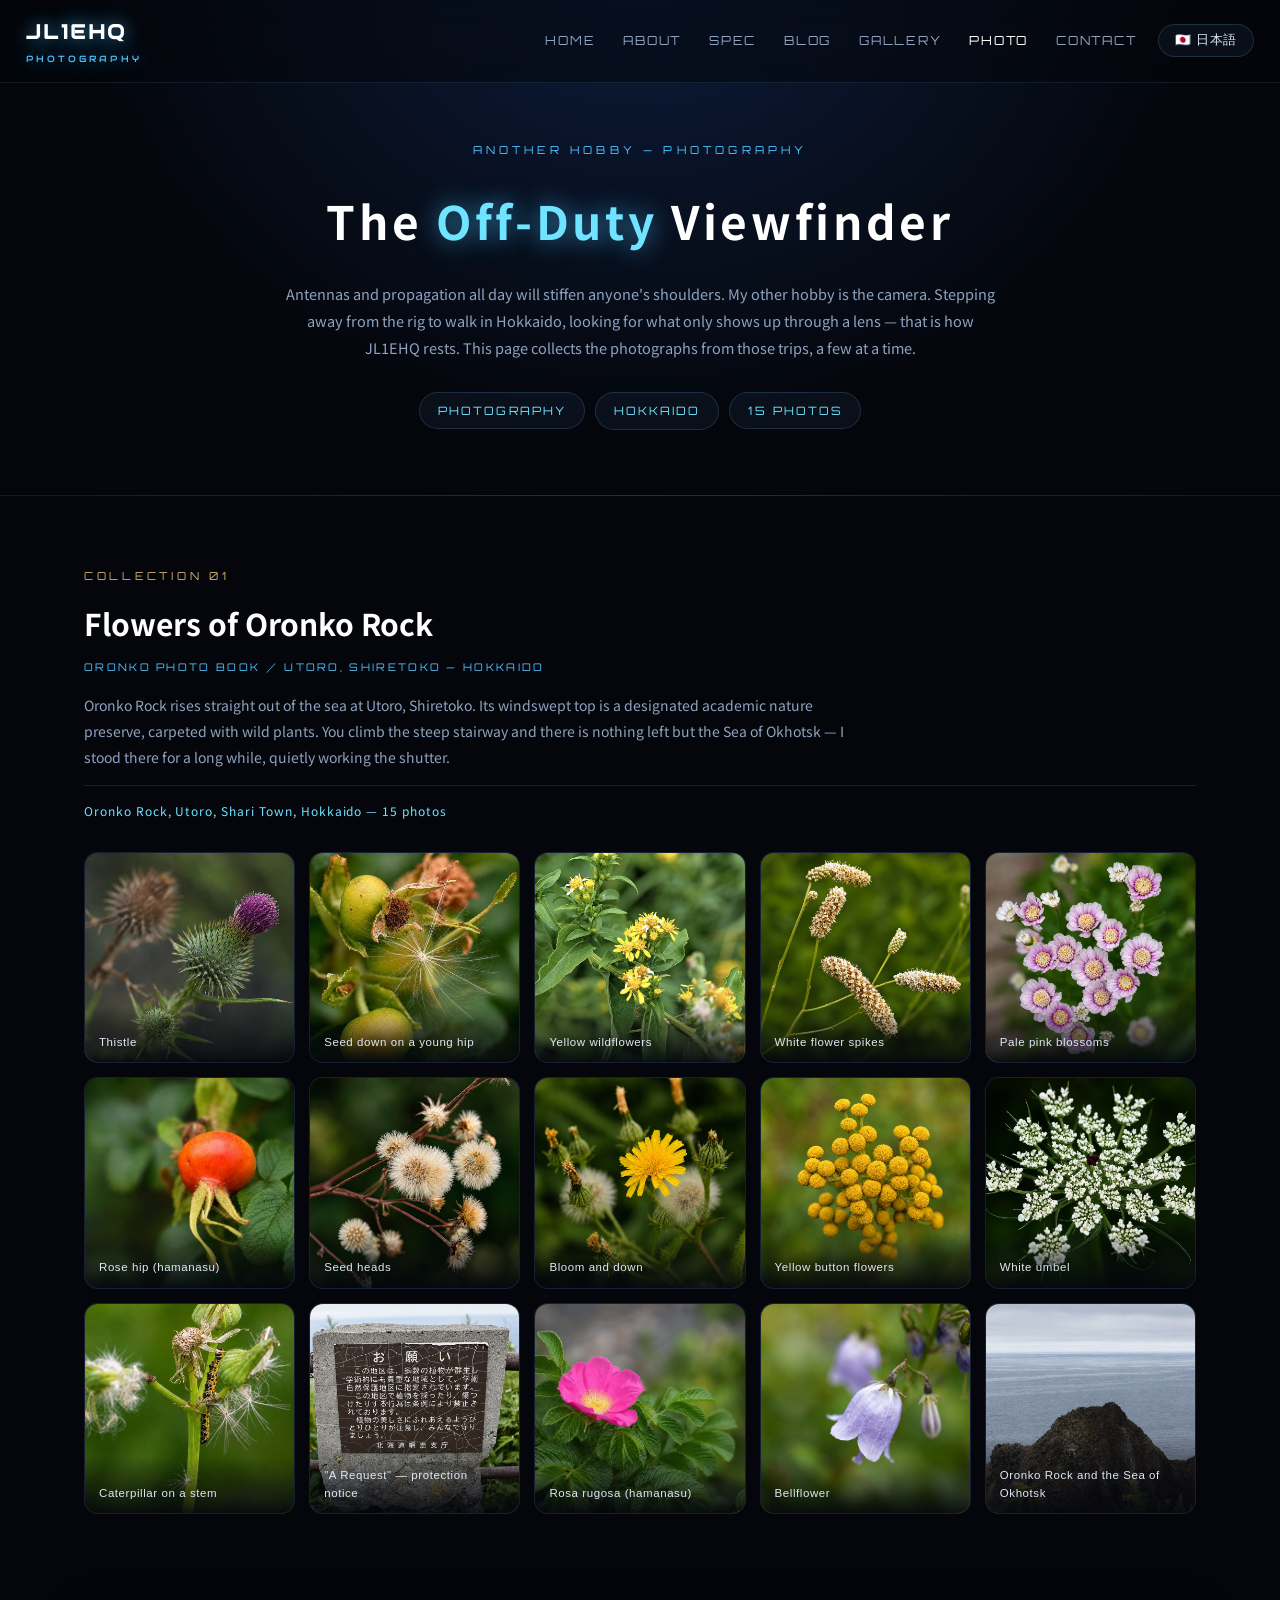
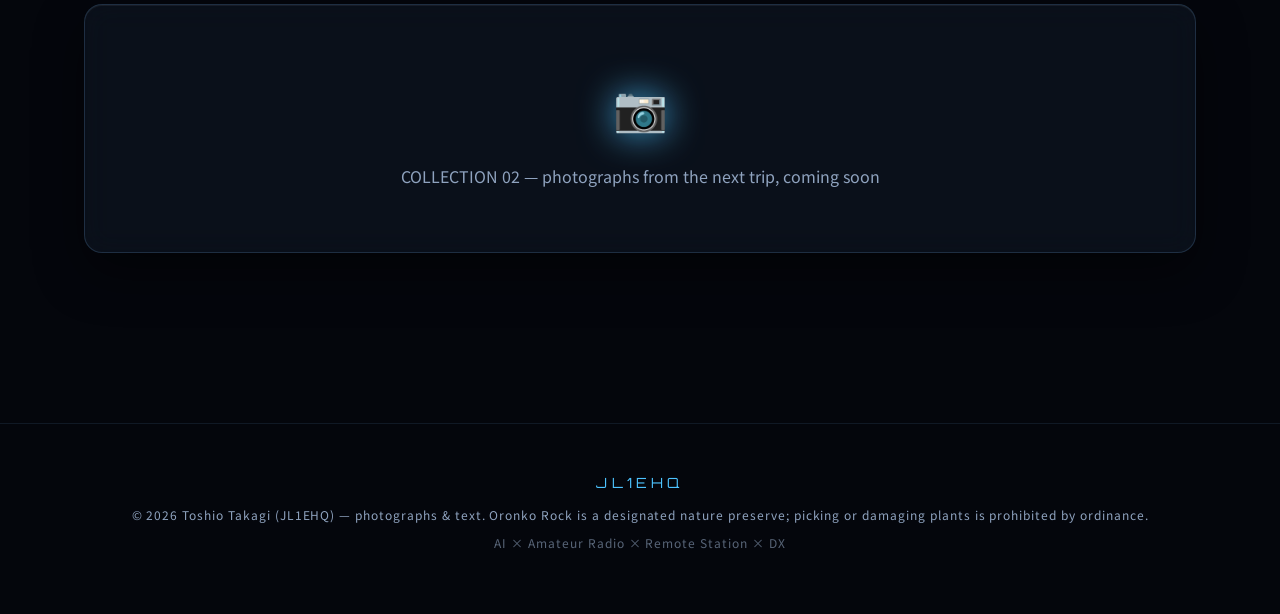
==== photo.html @ 89d6d8c6 "サイト更新" ====
<!DOCTYPE html>
<html lang="ja" class="lang-ja">
<head>
<meta charset="utf-8">
<meta name="viewport" content="width=device-width, initial-scale=1">
<title>PHOTO — 骨休めのファインダー | JL1EHQ</title>
<meta name="description" content="JL1EHQ（髙木俊郎）のもうひとつの趣味、カメラ。無線から離れた骨休めとして北海道を歩き、撮りためた写真のページ。第1集は知床・ウトロのオロンコ岩。">
<meta name="keywords" content="JL1EHQ, 写真, フォトブック, 北海道, 知床, ウトロ, オロンコ岩, photography, Hokkaido, Shiretoko, Oronko Rock">
<link rel="canonical" href="https://jl1ehq.com/photo.html">
<!-- OGP -->
<meta property="og:type" content="website">
<meta property="og:site_name" content="JL1EHQ Official Website">
<meta property="og:title" content="PHOTO — 骨休めのファインダー | JL1EHQ">
<meta property="og:description" content="無線ともうひとつの趣味、カメラ。北海道を歩いて撮りためた写真のページ。">
<meta property="og:url" content="https://jl1ehq.com/photo.html">
<meta property="og:image" content="https://jl1ehq.com/images/photobook/oronko-13.jpg">
<meta name="twitter:card" content="summary_large_image">
<link rel="icon" type="image/svg+xml" href="favicon.svg">
<link rel="apple-touch-icon" href="favicon.svg">
<link rel="preconnect" href="https://fonts.googleapis.com">
<link rel="preconnect" href="https://fonts.gstatic.com" crossorigin>
<link href="https://fonts.googleapis.com/css2?family=Orbitron:wght@500;700;800&family=Audiowide&family=Noto+Sans+JP:wght@400;500;700&display=swap" rel="stylesheet">
<link rel="stylesheet" href="assets/v2.css">
<link rel="stylesheet" href="assets/photo.css">
</head>
<body>

<header class="hdr">
  <a class="logo display" href="index.html">JL1EHQ<small>PHOTOGRAPHY</small></a>
  <div style="display:flex;align-items:center">
    <nav class="nav" id="nav">
      <a href="index.html">HOME</a>
      <a href="spec.html#profile">ABOUT</a>
      <a href="spec.html"><span class="ja">仕様書</span><span class="en">SPEC</span></a>
      <a href="index.html#blog">BLOG</a>
      <a href="index.html#gallery">GALLERY</a>
      <a href="photo.html" style="color:#fff">PHOTO</a>
      <a href="index.html#contact">CONTACT</a>
    </nav>
    <button class="lang-btn" id="langBtn">🇺🇸 English</button>
    <button class="burger" id="burger" aria-label="menu"><span></span><span></span><span></span></button>
  </div>
</header>

<!-- ================= HERO ================= -->
<div class="ph-hero">
  <div class="kicker">ANOTHER HOBBY — PHOTOGRAPHY</div>
  <h1>
    <span class="ja"><span class="accent">骨休め</span>のファインダー</span>
    <span class="en">The <span class="accent">Off-Duty</span> Viewfinder</span>
  </h1>
  <p class="lead">
    <span class="ja">アンテナと電波の話ばかりでは、さすがに肩が凝ります。もうひとつの趣味はカメラ。リグの前を離れて北海道を歩き、レンズ越しにしか見えないものを探すのが JL1EHQ の骨休めです。ここには、そんな旅で撮った写真を少しずつ置いていきます。</span>
    <span class="en">Antennas and propagation all day will stiffen anyone's shoulders. My other hobby is the camera. Stepping away from the rig to walk in Hokkaido, looking for what only shows up through a lens — that is how JL1EHQ rests. This page collects the photographs from those trips, a few at a time.</span>
  </p>
  <div class="tags">
    <span>PHOTOGRAPHY</span>
    <span>HOKKAIDO</span>
    <span>15 PHOTOS</span>
  </div>
</div>

<!-- ================= COLLECTIONS ================= -->
<section style="padding-top:70px">

  <div class="collection reveal">
    <div class="col-head">
      <div class="col-no">COLLECTION 01</div>
      <h2><span class="ja">オロンコ岩の草花</span><span class="en">Flowers of Oronko Rock</span></h2>
      <div class="en-name">ORONKO PHOTO BOOK ／ UTORO, SHIRETOKO — HOKKAIDO</div>
      <p class="col-lead">
        <span class="ja">知床・ウトロのオロンコ岩。オホーツクの風にさらされた岩の上は学術自然保護地区に指定され、たくさんの草花が群落をつくっています。急な階段をのぼりきると、あとは海しかない——その静けさに見とれて、しばらくシャッターを切っていました。</span>
        <span class="en">Oronko Rock rises straight out of the sea at Utoro, Shiretoko. Its windswept top is a designated academic nature preserve, carpeted with wild plants. You climb the steep stairway and there is nothing left but the Sea of Okhotsk — I stood there for a long while, quietly working the shutter.</span>
      </p>
      <div class="col-meta">
        <span class="ja">北海道 斜里町ウトロ ／ オロンコ岩　—　15 photos</span>
        <span class="en">Oronko Rock, Utoro, Shari Town, Hokkaido — 15 photos</span>
      </div>
    </div>
    <div class="photo-grid" data-collection="0"></div>
  </div>

  <div class="wavelog-box glass reveal">
    <div class="icon">📷</div>
    <p style="color:var(--text-dim)">
      <span class="ja">COLLECTION 02 — 次の旅の写真を準備中です</span>
      <span class="en">COLLECTION 02 — photographs from the next trip, coming soon</span>
    </p>
  </div>

</section>

<footer>
  <div class="f-call display">JL1EHQ</div>
  <div>
    <span class="ja">© 2026 髙木俊郎（JL1EHQ）— Photographs &amp; text. オロンコ岩一帯は学術自然保護地区です。植物の採取・損傷は条例で禁止されています。</span>
    <span class="en">© 2026 Toshio Takagi (JL1EHQ) — photographs &amp; text. Oronko Rock is a designated nature preserve; picking or damaging plants is prohibited by ordinance.</span>
  </div>
  <div style="margin-top:6px;opacity:.6">AI × Amateur Radio × Remote Station × DX</div>
</footer>

<!-- lightbox -->
<div class="ph-lb" id="phLb" role="dialog" aria-modal="true" aria-label="photo">
  <button class="ph-btn ph-close" id="phClose" aria-label="close">&times;</button>
  <button class="ph-btn ph-prev" id="phPrev" aria-label="previous">&#8249;</button>
  <button class="ph-btn ph-next" id="phNext" aria-label="next">&#8250;</button>
  <div class="stage">
    <img id="phImg" src="" alt="">
    <div class="ph-cap" id="phCap"></div>
    <div class="ph-count" id="phCount"></div>
  </div>
</div>

<script src="assets/photo.js"></script>
</body>
</html>
---- assets/v2.css ----
/* ============================================================
   JL1EHQ Official Website — Version 2.0
   Theme: AI × Amateur Radio × Remote Station × DX
   Design: futuristic / luxury / black / blue-glow / glass
   ============================================================ */
:root {
  --bg: #04060c;
  --bg-2: #070b16;
  --glow: #4dc3ff;
  --glow-2: #2f7cff;
  --cyan: #6fe3ff;
  --text: #dfe8f5;
  --text-dim: #8fa3bf;
  --gold: #d4af6a;
  --glass: rgba(120, 180, 255, 0.06);
  --glass-border: rgba(120, 190, 255, 0.18);
  --radius: 18px;
}
* { box-sizing: border-box; margin: 0; padding: 0; }
html { scroll-behavior: smooth; }
body {
  background: var(--bg);
  color: var(--text);
  font-family: "Noto Sans JP", "Hiragino Sans", system-ui, sans-serif;
  line-height: 1.85;
  overflow-x: hidden;
}
img { max-width: 100%; display: block; }
a { color: var(--cyan); text-decoration: none; }

/* ---- language toggle (CSS-driven) ---- */
html.lang-en .ja { display: none !important; }
html.lang-ja .en { display: none !important; }

.display { font-family: "Orbitron", "Noto Sans JP", sans-serif; letter-spacing: .12em; }

/* ============ header ============ */
.hdr {
  position: fixed; inset: 0 0 auto 0; z-index: 100;
  display: flex; align-items: center; justify-content: space-between;
  padding: 14px 26px;
  background: rgba(4, 6, 12, 0.55);
  backdrop-filter: blur(14px); -webkit-backdrop-filter: blur(14px);
  border-bottom: 1px solid rgba(120, 190, 255, 0.12);
}
.hdr .logo {
  font-family: "Audiowide", "Orbitron", sans-serif;
  font-size: 20px; color: #fff; font-weight: 700;
  text-shadow: 0 0 18px rgba(77, 195, 255, .8);
}
.hdr .logo small { display: block; font-size: 9px; color: var(--glow); letter-spacing: .34em; font-weight: 400; }
.nav { display: flex; gap: 4px; align-items: center; }
.nav a {
  color: var(--text-dim); font-size: 12.5px; letter-spacing: .14em;
  padding: 8px 12px; border-radius: 8px; transition: .25s;
  font-family: "Orbitron", sans-serif;
}
.nav a:hover { color: #fff; background: rgba(77,195,255,.1); text-shadow: 0 0 12px var(--glow); }
.lang-btn {
  margin-left: 10px; cursor: pointer;
  border: 1px solid var(--glass-border); border-radius: 999px;
  background: var(--glass); color: var(--text);
  padding: 7px 16px; font-size: 12.5px; letter-spacing: .05em;
  transition: .25s; backdrop-filter: blur(8px);
}
.lang-btn:hover { border-color: var(--glow); box-shadow: 0 0 16px rgba(77,195,255,.35); }
.burger { display: none; background: none; border: none; cursor: pointer; padding: 8px; }
.burger span { display: block; width: 22px; height: 2px; background: var(--cyan); margin: 5px 0; border-radius: 2px; transition: .3s; }

/* ============ hero ============ */
.hero {
  position: relative; min-height: 100svh;
  display: flex; flex-direction: column; justify-content: center; align-items: center;
  text-align: center; padding: 90px 20px 60px; overflow: hidden;
}
#heroCanvas { position: absolute; inset: 0; width: 100%; height: 100%; }
.hero::after {
  content: ""; position: absolute; inset: 0;
  background: radial-gradient(ellipse at 50% 62%, transparent 30%, var(--bg) 92%);
  pointer-events: none;
}
.hero > .inner { position: relative; z-index: 2; }
.hero .call {
  font-family: "Audiowide", "Orbitron", sans-serif;
  font-size: clamp(56px, 11vw, 128px); font-weight: 800; color: #fff;
  text-shadow: 0 0 14px rgba(77,195,255,.9), 0 0 60px rgba(47,124,255,.55), 0 0 120px rgba(47,124,255,.35);
  animation: pulse-glow 4.5s ease-in-out infinite;
}
@keyframes pulse-glow {
  0%,100% { text-shadow: 0 0 14px rgba(77,195,255,.9), 0 0 60px rgba(47,124,255,.5); }
  50%      { text-shadow: 0 0 22px rgba(111,227,255,1), 0 0 90px rgba(47,124,255,.8), 0 0 160px rgba(47,124,255,.5); }
}
.hero .op-name {
  margin-top: 12px; font-size: clamp(28px, 5.5vw, 54px);
  color: #fff; letter-spacing: .14em; font-weight: 700;
  text-shadow: 0 0 12px rgba(77,195,255,.9), 0 0 40px rgba(47,124,255,.55);
}
.hero .sub {
  margin-top: 14px; font-size: clamp(16px, 3vw, 26px);
  color: var(--text); letter-spacing: .12em; font-weight: 500;
}
.hero .sub .en-line { font-family: "Orbitron", sans-serif; }
.hero .tags { margin-top: 30px; display: flex; flex-wrap: wrap; gap: 10px; justify-content: center; }
.hero .tags span {
  border: 1px solid var(--glass-border); background: var(--glass);
  backdrop-filter: blur(10px); border-radius: 999px;
  padding: 7px 18px; font-size: 12px; letter-spacing: .18em; color: var(--cyan);
  font-family: "Orbitron", sans-serif;
}
.hero .cta { margin-top: 44px; display: flex; gap: 16px; flex-wrap: wrap; justify-content: center; }
.btn {
  display: inline-block; padding: 13px 34px; border-radius: 999px;
  font-size: 14px; letter-spacing: .12em; transition: .3s; cursor: pointer;
  font-family: "Orbitron", "Noto Sans JP", sans-serif;
}
.btn-primary {
  color: #02101c; background: linear-gradient(135deg, var(--cyan), var(--glow-2));
  box-shadow: 0 0 26px rgba(77,195,255,.45); font-weight: 700;
}
.btn-primary:hover { box-shadow: 0 0 46px rgba(77,195,255,.8); transform: translateY(-2px); }
.btn-plain {
  background: #fff; color: #0a1220; font-weight: 700; border-radius: 8px;
  font-family: "Noto Sans JP", sans-serif; letter-spacing: .04em;
}
.btn-plain:hover { background: #e8eef7; transform: translateY(-2px); }
.btn-plain.big { font-size: clamp(17px, 2.4vw, 22px); padding: 20px 56px; }
.btn-ghost { color: var(--cyan); border: 1px solid var(--glass-border); background: var(--glass); backdrop-filter: blur(8px); }
.btn-ghost:hover { border-color: var(--glow); box-shadow: 0 0 22px rgba(77,195,255,.35); transform: translateY(-2px); }
.scroll-hint {
  position: absolute; bottom: 26px; left: 50%; transform: translateX(-50%);
  color: var(--text-dim); font-size: 10px; letter-spacing: .3em; z-index: 2;
  animation: floaty 2.6s ease-in-out infinite;
}
@keyframes floaty { 0%,100% { transform: translate(-50%, 0);} 50% { transform: translate(-50%, 8px);} }

/* ============ sections ============ */
section { position: relative; padding: 110px 24px; max-width: 1160px; margin: 0 auto; }
.sec-label {
  font-family: "Orbitron", sans-serif; color: var(--glow);
  font-size: 12px; letter-spacing: .5em; margin-bottom: 10px;
}
.sec-title { font-size: clamp(26px, 4.5vw, 40px); color: #fff; font-weight: 700; margin-bottom: 14px; }
.sec-title .accent { color: var(--cyan); text-shadow: 0 0 24px rgba(77,195,255,.7); }
.sec-lead { color: var(--text-dim); max-width: 720px; margin-bottom: 48px; }

/* reveal on scroll */
.reveal { opacity: 0; transform: translateY(34px); transition: opacity .8s ease, transform .8s ease; }
.reveal.on { opacity: 1; transform: none; }

/* glass card */
.glass {
  background: var(--glass);
  border: 1px solid var(--glass-border);
  border-radius: var(--radius);
  backdrop-filter: blur(14px); -webkit-backdrop-filter: blur(14px);
  box-shadow: inset 0 1px 0 rgba(255,255,255,.06), 0 20px 50px rgba(0,0,0,.45);
  transition: .35s;
}
.glass:hover { border-color: rgba(120,190,255,.4); box-shadow: inset 0 1px 0 rgba(255,255,255,.08), 0 24px 60px rgba(0,0,0,.5), 0 0 40px rgba(47,124,255,.15); transform: translateY(-4px); }

/* ============ cyber station ============ */
.grid { display: grid; gap: 22px; }
.grid.c3 { grid-template-columns: repeat(auto-fit, minmax(300px, 1fr)); }
.cyber-card { padding: 30px 28px; position: relative; overflow: hidden; }
.cyber-card::before {
  content: ""; position: absolute; top: 0; left: 0; right: 0; height: 1px;
  background: linear-gradient(90deg, transparent, var(--glow), transparent);
  opacity: .6;
}
.cyber-card .icon { font-size: 30px; margin-bottom: 14px; filter: drop-shadow(0 0 12px rgba(77,195,255,.7)); }
.cyber-card h3 { font-family: "Orbitron", "Noto Sans JP", sans-serif; color: #fff; font-size: 17px; letter-spacing: .08em; margin-bottom: 4px; }
.cyber-card .jp-name { color: var(--glow); font-size: 12px; margin-bottom: 12px; letter-spacing: .1em; }
.cyber-card p { color: var(--text-dim); font-size: 13.5px; }
.ver-badge {
  display: inline-block; margin-bottom: 26px;
  border: 1px solid rgba(212,175,106,.5); color: var(--gold);
  padding: 6px 20px; border-radius: 999px; font-size: 12px; letter-spacing: .3em;
  font-family: "Orbitron", sans-serif;
  box-shadow: 0 0 18px rgba(212,175,106,.15);
}

/* ============ two bases ============ */
.base-card { overflow: hidden; padding: 0; }
.base-photo { overflow: hidden; aspect-ratio: 16/10; }
.base-photo img { width: 100%; height: 100%; object-fit: cover; transition: .6s; }
.base-card:hover .base-photo img { transform: scale(1.05); }
.base-cap { padding: 22px 26px 26px; }
.base-cap h3 { color: #fff; font-size: 19px; margin-bottom: 4px; }
.base-cap .en-name { color: var(--glow); font-family: "Orbitron", sans-serif; font-size: 10.5px; letter-spacing: .2em; margin-bottom: 10px; }
.base-cap p { color: var(--text-dim); font-size: 13.5px; }

/* ============ about ============ */
.about-grid { display: grid; grid-template-columns: 300px 1fr; gap: 48px; align-items: start; }
.about-grid .photo { border-radius: var(--radius); overflow: hidden; position: relative; }
.about-grid .photo img { filter: saturate(.95); }
.about-grid .photo::after {
  content: ""; position: absolute; inset: 0;
  border: 1px solid var(--glass-border); border-radius: var(--radius);
  box-shadow: inset 0 0 40px rgba(4,6,12,.35);
}
.about-name { font-size: 24px; color: #fff; margin-bottom: 2px; }
.about-call { color: var(--cyan); font-family: "Orbitron", sans-serif; font-size: 13px; letter-spacing: .2em; margin-bottom: 22px; }
.about-text p { color: var(--text-dim); font-size: 14.5px; margin-bottom: 14px; }
.about-text b { color: var(--text); }
.timeline { margin-top: 28px; border-left: 1px solid var(--glass-border); padding-left: 22px; }
.timeline li { list-style: none; margin-bottom: 14px; position: relative; font-size: 13.5px; color: var(--text-dim); }
.timeline li::before {
  content: ""; position: absolute; left: -26px; top: 8px;
  width: 7px; height: 7px; border-radius: 50%;
  background: var(--glow); box-shadow: 0 0 10px var(--glow);
}
.timeline .t { color: var(--cyan); font-family: "Orbitron", sans-serif; font-size: 11px; letter-spacing: .1em; display: block; }

/* ============ station ============ */
.station-grid { display: grid; grid-template-columns: 1fr 1fr; gap: 22px; }
.station-card { padding: 28px; }
.station-card img { border-radius: 12px; margin-bottom: 18px; border: 1px solid rgba(120,190,255,.12); }
.station-card h3 { color: #fff; font-size: 18px; margin-bottom: 2px; }
.station-card .en-name { color: var(--glow); font-family: "Orbitron", sans-serif; font-size: 11px; letter-spacing: .22em; margin-bottom: 12px; }
.station-card p { color: var(--text-dim); font-size: 13.5px; }
.diagram-wrap { margin-top: 22px; padding: 26px; }
.diagram-wrap img { border-radius: 12px; background: #fff; }
.spec-link { margin-top: 30px; text-align: center; }

/* ============ blog ============ */
.blog-grid { display: grid; grid-template-columns: repeat(auto-fit, minmax(300px, 1fr)); gap: 22px; }
.post-card { padding: 26px 26px 22px; cursor: pointer; }
.post-card .date { color: var(--glow); font-family: "Orbitron", sans-serif; font-size: 11px; letter-spacing: .18em; }
.post-card h3 { color: #fff; font-size: 17px; margin: 10px 0 8px; }
.post-card p { color: var(--text-dim); font-size: 13px; }
.post-card .more { display: inline-block; margin-top: 14px; color: var(--cyan); font-size: 12px; letter-spacing: .1em; }
/* article view */
.article-view { position: fixed; inset: 0; z-index: 200; overflow-y: auto; background: rgba(4,6,12,.92); backdrop-filter: blur(18px); display: none; }
.article-view.open { display: block; }
.article-inner { max-width: 780px; margin: 70px auto 80px; padding: 46px 42px; }
.article-inner h1 { color: #fff; font-size: 26px; margin-bottom: 6px; }
.article-inner .meta { color: var(--glow); font-family: "Orbitron", sans-serif; font-size: 11px; letter-spacing: .2em; margin-bottom: 28px; }
.article-inner h2 { color: var(--cyan); font-size: 19px; margin: 30px 0 12px; }
.article-inner h3 { color: #fff; font-size: 16px; margin: 24px 0 10px; }
.article-inner p, .article-inner li { color: var(--text-dim); font-size: 14.5px; margin-bottom: 12px; }
.article-inner ul { padding-left: 22px; }
.article-inner img { border-radius: 12px; margin: 18px 0; }
.article-inner code { background: rgba(77,195,255,.1); border-radius: 4px; padding: 1px 7px; color: var(--cyan); font-size: 13px; }
.article-close {
  position: sticky; top: 18px; margin-left: auto; display: block;
  background: var(--glass); border: 1px solid var(--glass-border); color: var(--text);
  border-radius: 999px; padding: 8px 22px; cursor: pointer; backdrop-filter: blur(8px);
}
.article-close:hover { border-color: var(--glow); }

/* ============ gallery ============ */
.gallery-grid { display: grid; grid-template-columns: repeat(auto-fill, minmax(240px, 1fr)); gap: 14px; }
.g-item { position: relative; border-radius: 14px; overflow: hidden; cursor: pointer; border: 1px solid rgba(120,190,255,.1); aspect-ratio: 4/3; }
.g-item img { width: 100%; height: 100%; object-fit: cover; transition: .5s; }
.g-item:hover img { transform: scale(1.06); }
.g-item .cap {
  position: absolute; inset: auto 0 0 0; padding: 26px 14px 10px;
  background: linear-gradient(transparent, rgba(4,6,12,.9));
  color: var(--text); font-size: 11.5px; letter-spacing: .05em;
}
.lightbox {
  position: fixed; inset: 0; z-index: 300; background: rgba(2,4,9,.94);
  display: none; align-items: center; justify-content: center; flex-direction: column; padding: 30px;
}
.lightbox.open { display: flex; }
.lightbox img { max-width: min(1100px, 92vw); max-height: 80vh; object-fit: contain; border-radius: 10px; box-shadow: 0 0 80px rgba(47,124,255,.25); }
.lightbox .lb-cap { color: var(--text-dim); margin-top: 16px; font-size: 13px; }
.video-wrap { margin-top: 40px; }
.video-frame { position: relative; padding-top: 56.25%; border-radius: var(--radius); overflow: hidden; border: 1px solid var(--glass-border); }
.video-frame iframe { position: absolute; inset: 0; width: 100%; height: 100%; border: 0; }

/* ============ wavelog / contact ============ */
.wavelog-box { text-align: center; padding: 60px 30px; }
.wavelog-box .icon { font-size: 44px; margin-bottom: 16px; filter: drop-shadow(0 0 18px rgba(77,195,255,.8)); }
.contact-grid { display: grid; grid-template-columns: repeat(auto-fit, minmax(240px, 1fr)); gap: 22px; }
.contact-card { padding: 34px 28px; text-align: center; display: block; }
.contact-card .icon { font-size: 32px; margin-bottom: 12px; filter: drop-shadow(0 0 14px rgba(77,195,255,.7)); }
.contact-card h3 { color: #fff; font-family: "Orbitron", sans-serif; font-size: 15px; letter-spacing: .14em; margin-bottom: 6px; }
.contact-card p { color: var(--text-dim); font-size: 12.5px; }

/* ============ footer ============ */
footer {
  margin-top: 60px; padding: 46px 24px 60px; text-align: center;
  border-top: 1px solid rgba(120,190,255,.1);
  color: var(--text-dim); font-size: 12px; letter-spacing: .08em;
}
footer .f-call { font-family: "Orbitron", sans-serif; color: var(--glow); letter-spacing: .3em; font-size: 14px; margin-bottom: 8px; }

/* ============ responsive ============ */
@media (max-width: 900px) {
  .nav {
    position: fixed; top: 62px; right: 0; flex-direction: column; align-items: flex-end;
    background: rgba(4,6,12,.92); backdrop-filter: blur(16px);
    padding: 18px 26px 22px; border-radius: 0 0 0 18px;
    border: 1px solid rgba(120,190,255,.12); border-top: none;
    transform: translateX(110%); transition: .35s;
  }
  .nav.open { transform: none; }
  .burger { display: block; }
  .about-grid { grid-template-columns: 1fr; }
  .about-grid .photo { max-width: 260px; }
  .station-grid { grid-template-columns: 1fr; }
  section { padding: 80px 20px; }
  .article-inner { margin: 20px 12px 40px; padding: 30px 22px; }
}
@media (prefers-reduced-motion: reduce) {
  .reveal { transition: none; opacity: 1; transform: none; }
  .hero .call { animation: none; }
}
---- assets/photo.css ----
/* ============================================================
   JL1EHQ Official Website — PHOTO page extensions
   Another hobby: camera. Off-duty photographs from Hokkaido.
   ============================================================ */

/* ---- hero ---- */
.ph-hero {
  background: radial-gradient(ellipse at 50% -10%, rgba(47,124,255,.20), transparent 62%), var(--bg);
  text-align: center;
  padding: 140px 22px 66px;
  border-bottom: 1px solid rgba(120,190,255,.12);
}
.ph-hero .kicker {
  color: var(--glow); font-family: "Orbitron", sans-serif;
  font-size: 11px; letter-spacing: .38em; margin-bottom: 18px;
}
.ph-hero h1 {
  color: #fff; font-size: clamp(26px, 5vw, 46px);
  letter-spacing: .08em; margin-bottom: 18px; font-weight: 700;
}
.ph-hero h1 .accent { color: var(--cyan); text-shadow: 0 0 24px rgba(77,195,255,.7); }
.ph-hero .lead {
  color: var(--text-dim); font-size: 14.5px;
  max-width: 720px; margin: 0 auto;
}
.ph-hero .tags { margin-top: 30px; display: flex; flex-wrap: wrap; gap: 10px; justify-content: center; }
.ph-hero .tags span {
  border: 1px solid var(--glass-border); background: var(--glass);
  backdrop-filter: blur(10px); border-radius: 999px;
  padding: 7px 18px; font-size: 11.5px; letter-spacing: .18em; color: var(--cyan);
  font-family: "Orbitron", sans-serif;
}

/* ---- collection ---- */
.collection { margin-bottom: 90px; }
.col-head { margin-bottom: 30px; }
.col-no {
  font-family: "Orbitron", sans-serif; color: var(--gold);
  font-size: 11px; letter-spacing: .34em; margin-bottom: 10px;
}
.col-head h2 { color: #fff; font-size: clamp(21px, 3.4vw, 30px); font-weight: 700; margin-bottom: 6px; }
.col-head .en-name {
  color: var(--glow); font-family: "Orbitron", sans-serif;
  font-size: 10.5px; letter-spacing: .22em; margin-bottom: 16px;
}
.col-head .col-lead { color: var(--text-dim); font-size: 14px; max-width: 760px; margin-bottom: 14px; }
.col-head .col-meta {
  color: var(--cyan); font-size: 12px; letter-spacing: .08em;
  padding-top: 14px; border-top: 1px solid rgba(120,190,255,.15);
}

/* ---- photo grid (square) ---- */
.photo-grid {
  display: grid; gap: 14px;
  grid-template-columns: repeat(auto-fill, minmax(210px, 1fr));
}
.p-item {
  position: relative; padding: 0; margin: 0; width: 100%;
  border: 1px solid rgba(120,190,255,.12); border-radius: 14px;
  overflow: hidden; cursor: zoom-in; background: var(--bg-2);
  aspect-ratio: 1/1; display: block; transition: .35s;
}
.p-item:hover { border-color: rgba(120,190,255,.42); box-shadow: 0 0 34px rgba(47,124,255,.18); }
.p-item img { width: 100%; height: 100%; object-fit: cover; transition: .55s; }
.p-item:hover img { transform: scale(1.06); }
.p-item:focus-visible { outline: 2px solid var(--glow); outline-offset: 3px; }
.p-item .cap {
  position: absolute; inset: auto 0 0 0; padding: 28px 14px 11px;
  background: linear-gradient(transparent, rgba(4,6,12,.92));
  color: var(--text); font-size: 11.5px; letter-spacing: .05em;
  text-align: left; line-height: 1.5;
}
@media (max-width: 560px) {
  .photo-grid { grid-template-columns: repeat(2, 1fr); gap: 10px; }
  .p-item .cap { font-size: 10.5px; padding: 22px 9px 8px; }
}

/* ---- lightbox (photo page) ---- */
.ph-lb {
  position: fixed; inset: 0; z-index: 300; background: #02040a;
  display: none; align-items: center; justify-content: center;
}
.ph-lb.open { display: flex; }
.ph-lb .stage {
  display: flex; flex-direction: column; align-items: center; gap: 12px;
  padding: 54px 0 44px; max-width: 96vw;
}
.ph-lb img {
  max-width: 94vw; max-height: calc(100svh - 210px);
  object-fit: contain; border-radius: 10px;
  box-shadow: 0 0 90px rgba(47,124,255,.22);
  animation: ph-in .35s ease both;
}
@keyframes ph-in { from { opacity: 0; transform: scale(.985);} to { opacity: 1; transform: none;} }
.ph-lb .ph-cap { text-align: center; max-width: 62ch; padding: 0 18px; }
.ph-lb .ph-cap .t { display: block; color: #fff; font-size: 15.5px; letter-spacing: .08em; margin-bottom: 4px; font-weight: 600; }
.ph-lb .ph-cap .d { color: var(--text-dim); font-size: 13px; }
.ph-lb .ph-count {
  color: var(--glow); font-family: "Orbitron", sans-serif;
  font-size: 11px; letter-spacing: .26em; opacity: .8;
}
.ph-btn {
  position: fixed; background: var(--glass); border: 1px solid var(--glass-border);
  color: var(--text); cursor: pointer; border-radius: 999px;
  backdrop-filter: blur(8px); transition: .25s; line-height: 1;
}
.ph-btn:hover, .ph-btn:focus-visible { border-color: var(--glow); box-shadow: 0 0 18px rgba(77,195,255,.35); color: #fff; }
.ph-close { top: 16px; right: 16px; padding: 9px 17px; font-size: 20px; }
.ph-prev, .ph-next { top: 50%; transform: translateY(-50%); padding: 14px 19px; font-size: 22px; }
.ph-prev { left: 14px; }
.ph-next { right: 14px; }
@media (max-width: 640px) {
  .ph-prev, .ph-next { top: auto; bottom: 16px; transform: none; padding: 11px 17px; }
  .ph-prev { left: 18px; } .ph-next { right: 18px; }
  .ph-lb .stage { padding: 50px 0 74px; }
  .ph-lb img { max-height: calc(100svh - 250px); }
}

/* ---- teaser strip used on index.html ---- */
.offduty-grid {
  display: grid; grid-template-columns: repeat(auto-fill, minmax(150px, 1fr)); gap: 12px;
  margin-bottom: 30px;
}
.offduty-grid a { border-radius: 12px; overflow: hidden; border: 1px solid rgba(120,190,255,.12); aspect-ratio: 1/1; display: block; transition: .35s; }
.offduty-grid a:hover { border-color: rgba(120,190,255,.42); box-shadow: 0 0 28px rgba(47,124,255,.18); }
.offduty-grid img { width: 100%; height: 100%; object-fit: cover; transition: .5s; }
.offduty-grid a:hover img { transform: scale(1.06); }
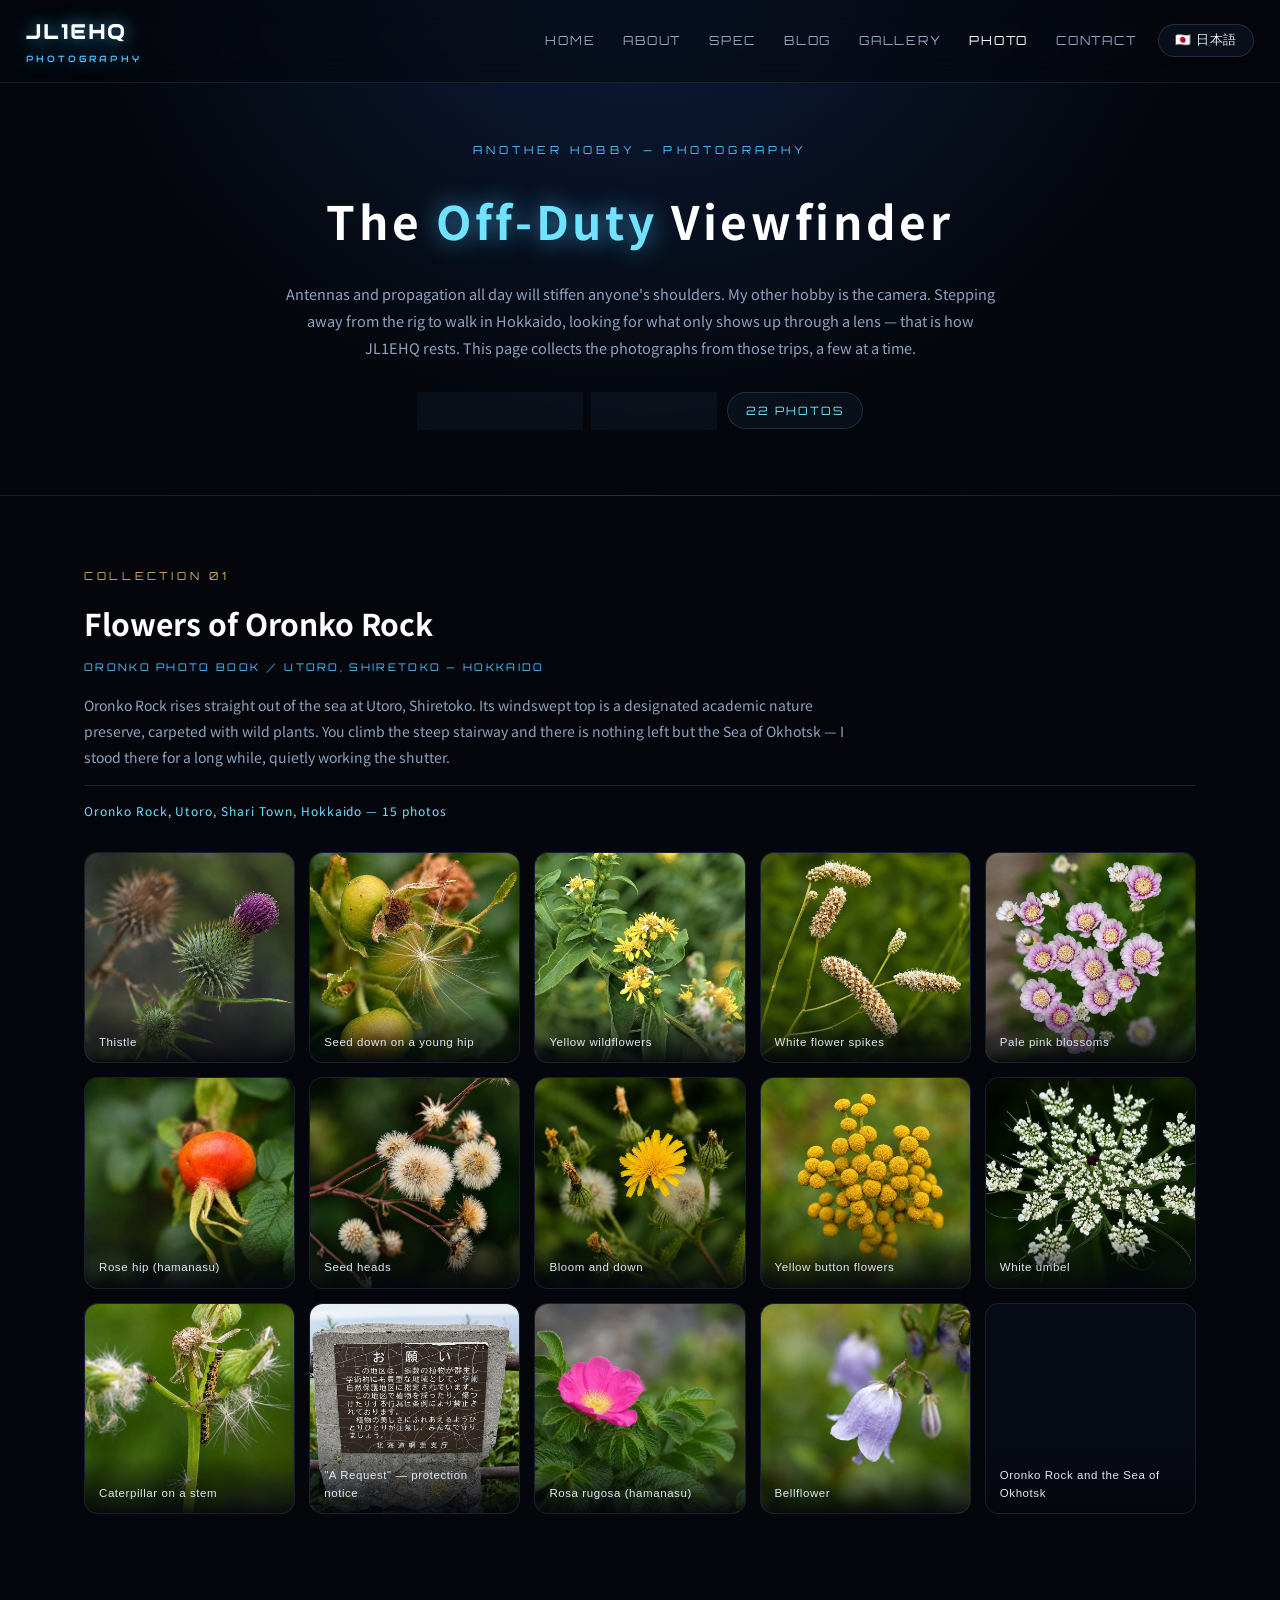
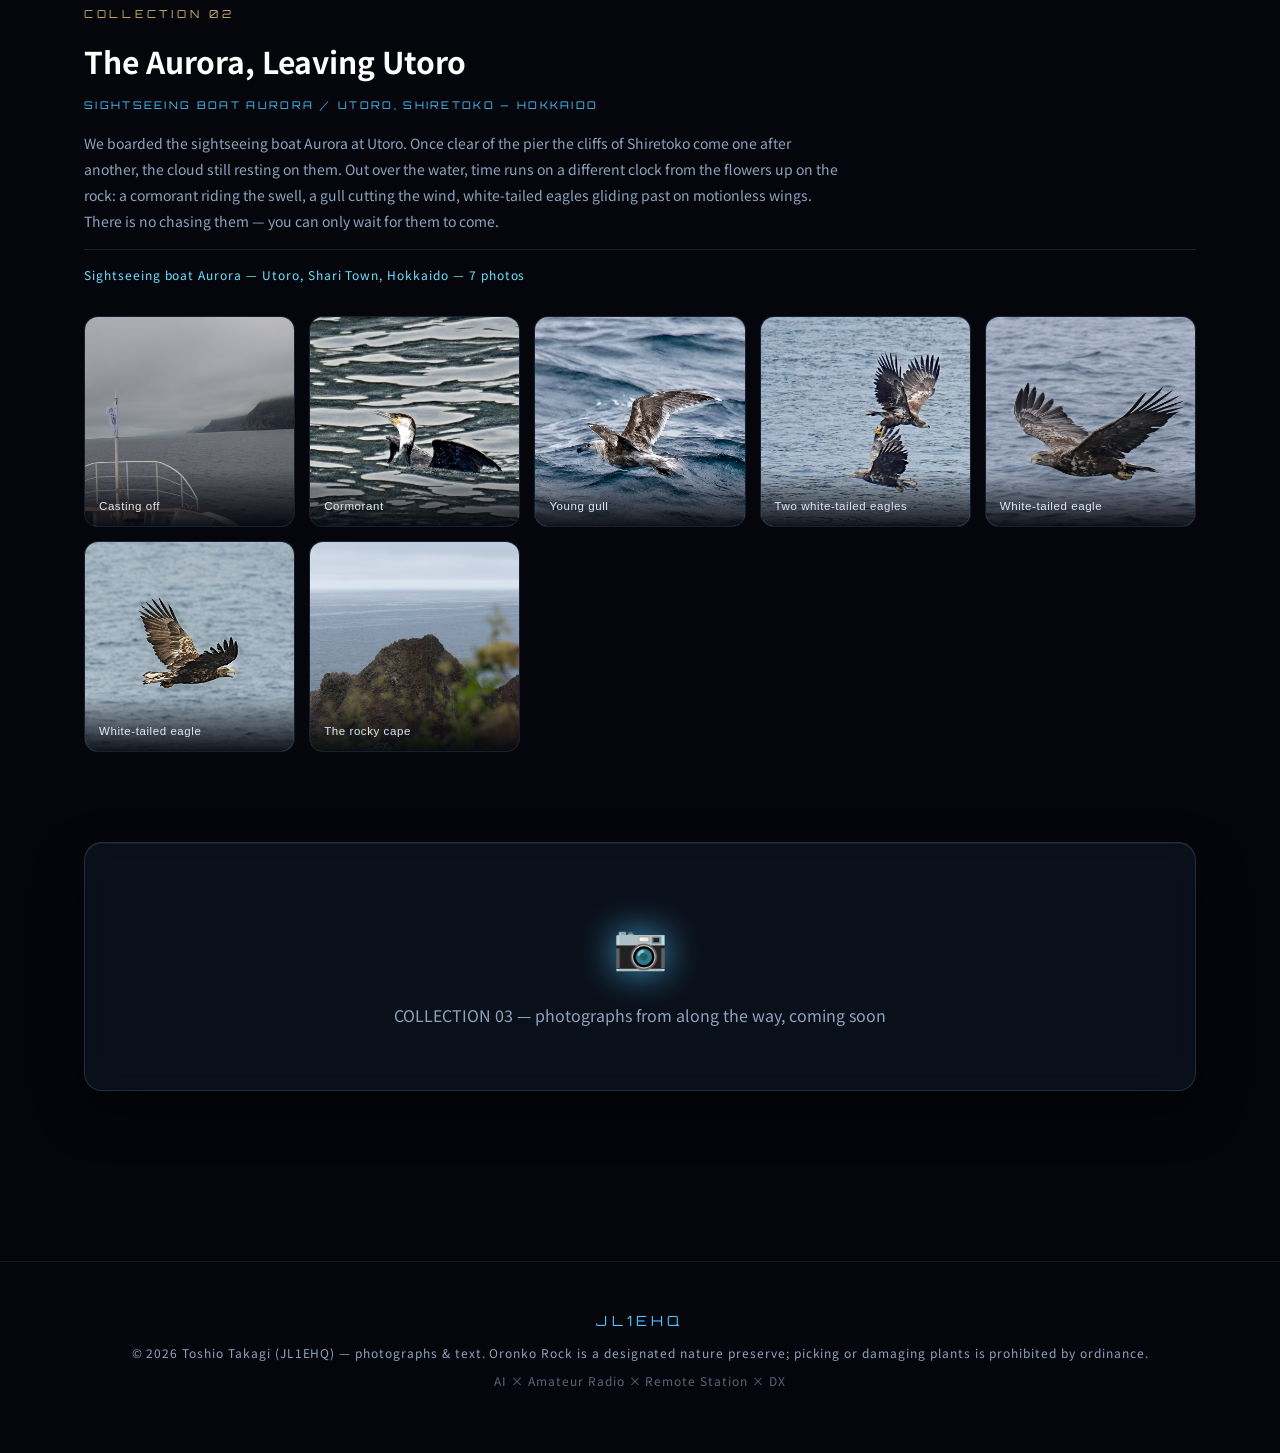
==== commit 3591a051: "PHOTOページに COLLECTION 02「オーロラ号 ウトロより出航」を追加（全22枚） - 出航（船首とオホーツクの断崖）と岩の岬の2枚を新規追加 - オホーツクの鳥5枚を本シリーズへ統合（o" ====
--- a/photo.html
+++ b/photo.html
@@ -4,8 +4,8 @@
 <meta charset="utf-8">
 <meta name="viewport" content="width=device-width, initial-scale=1">
 <title>PHOTO — 骨休めのファインダー | JL1EHQ</title>
-<meta name="description" content="JL1EHQ（髙木俊郎）のもうひとつの趣味、カメラ。無線から離れた骨休めとして北海道を歩き、撮りためた写真のページ。第1集は知床・ウトロのオロンコ岩。">
-<meta name="keywords" content="JL1EHQ, 写真, フォトブック, 北海道, 知床, ウトロ, オロンコ岩, photography, Hokkaido, Shiretoko, Oronko Rock">
+<meta name="description" content="JL1EHQ（髙木俊郎）のもうひとつの趣味、カメラ。無線から離れた骨休めとして北海道を歩き、撮りためた写真のページ。オロンコ岩の草花と、ウトロを出航した観光船オーロラ号から見たオホーツクの鳥たち。">
+<meta name="keywords" content="JL1EHQ, 写真, フォトブック, 北海道, 知床, ウトロ, オロンコ岩, オーロラ号, 観光船, オジロワシ, photography, Hokkaido, Shiretoko, Oronko Rock, Aurora sightseeing boat, white-tailed eagle">
 <link rel="canonical" href="https://jl1ehq.com/photo.html">
 <!-- OGP -->
 <meta property="og:type" content="website">
@@ -56,7 +56,7 @@
   <div class="tags">
     <span>PHOTOGRAPHY</span>
     <span>HOKKAIDO</span>
-    <span>15 PHOTOS</span>
+    <span>22 PHOTOS</span>
   </div>
 </div>
 
@@ -80,11 +80,28 @@
     <div class="photo-grid" data-collection="0"></div>
   </div>
 
+  <div class="collection reveal">
+    <div class="col-head">
+      <div class="col-no">COLLECTION 02</div>
+      <h2><span class="ja">オーロラ号 ウトロより出航</span><span class="en">The Aurora, Leaving Utoro</span></h2>
+      <div class="en-name">SIGHTSEEING BOAT AURORA ／ UTORO, SHIRETOKO — HOKKAIDO</div>
+      <p class="col-lead">
+        <span class="ja">ウトロ港から観光船オーロラ号に乗りました。岸を離れると、雲を載せたままの知床の断崖がつぎつぎに現れます。海の上には、草花とはまるで違う時間が流れていました。波間に浮かぶウ、風を切るカモメ、そして翼を広げたまま滑っていくオジロワシ。追いかけてもかなわないので、来るのを待つしかありませんでした。</span>
+        <span class="en">We boarded the sightseeing boat Aurora at Utoro. Once clear of the pier the cliffs of Shiretoko come one after another, the cloud still resting on them. Out over the water, time runs on a different clock from the flowers up on the rock: a cormorant riding the swell, a gull cutting the wind, white-tailed eagles gliding past on motionless wings. There is no chasing them — you can only wait for them to come.</span>
+      </p>
+      <div class="col-meta">
+        <span class="ja">北海道 斜里町ウトロ ／ 観光船オーロラ号・オホーツク海　—　7 photos</span>
+        <span class="en">Sightseeing boat Aurora — Utoro, Shari Town, Hokkaido — 7 photos</span>
+      </div>
+    </div>
+    <div class="photo-grid" data-collection="1"></div>
+  </div>
+
   <div class="wavelog-box glass reveal">
     <div class="icon">📷</div>
     <p style="color:var(--text-dim)">
-      <span class="ja">COLLECTION 02 — 次の旅の写真を準備中です</span>
-      <span class="en">COLLECTION 02 — photographs from the next trip, coming soon</span>
+      <span class="ja">COLLECTION 03 — 旅の途中の写真を準備中です</span>
+      <span class="en">COLLECTION 03 — photographs from along the way, coming soon</span>
     </p>
   </div>
 
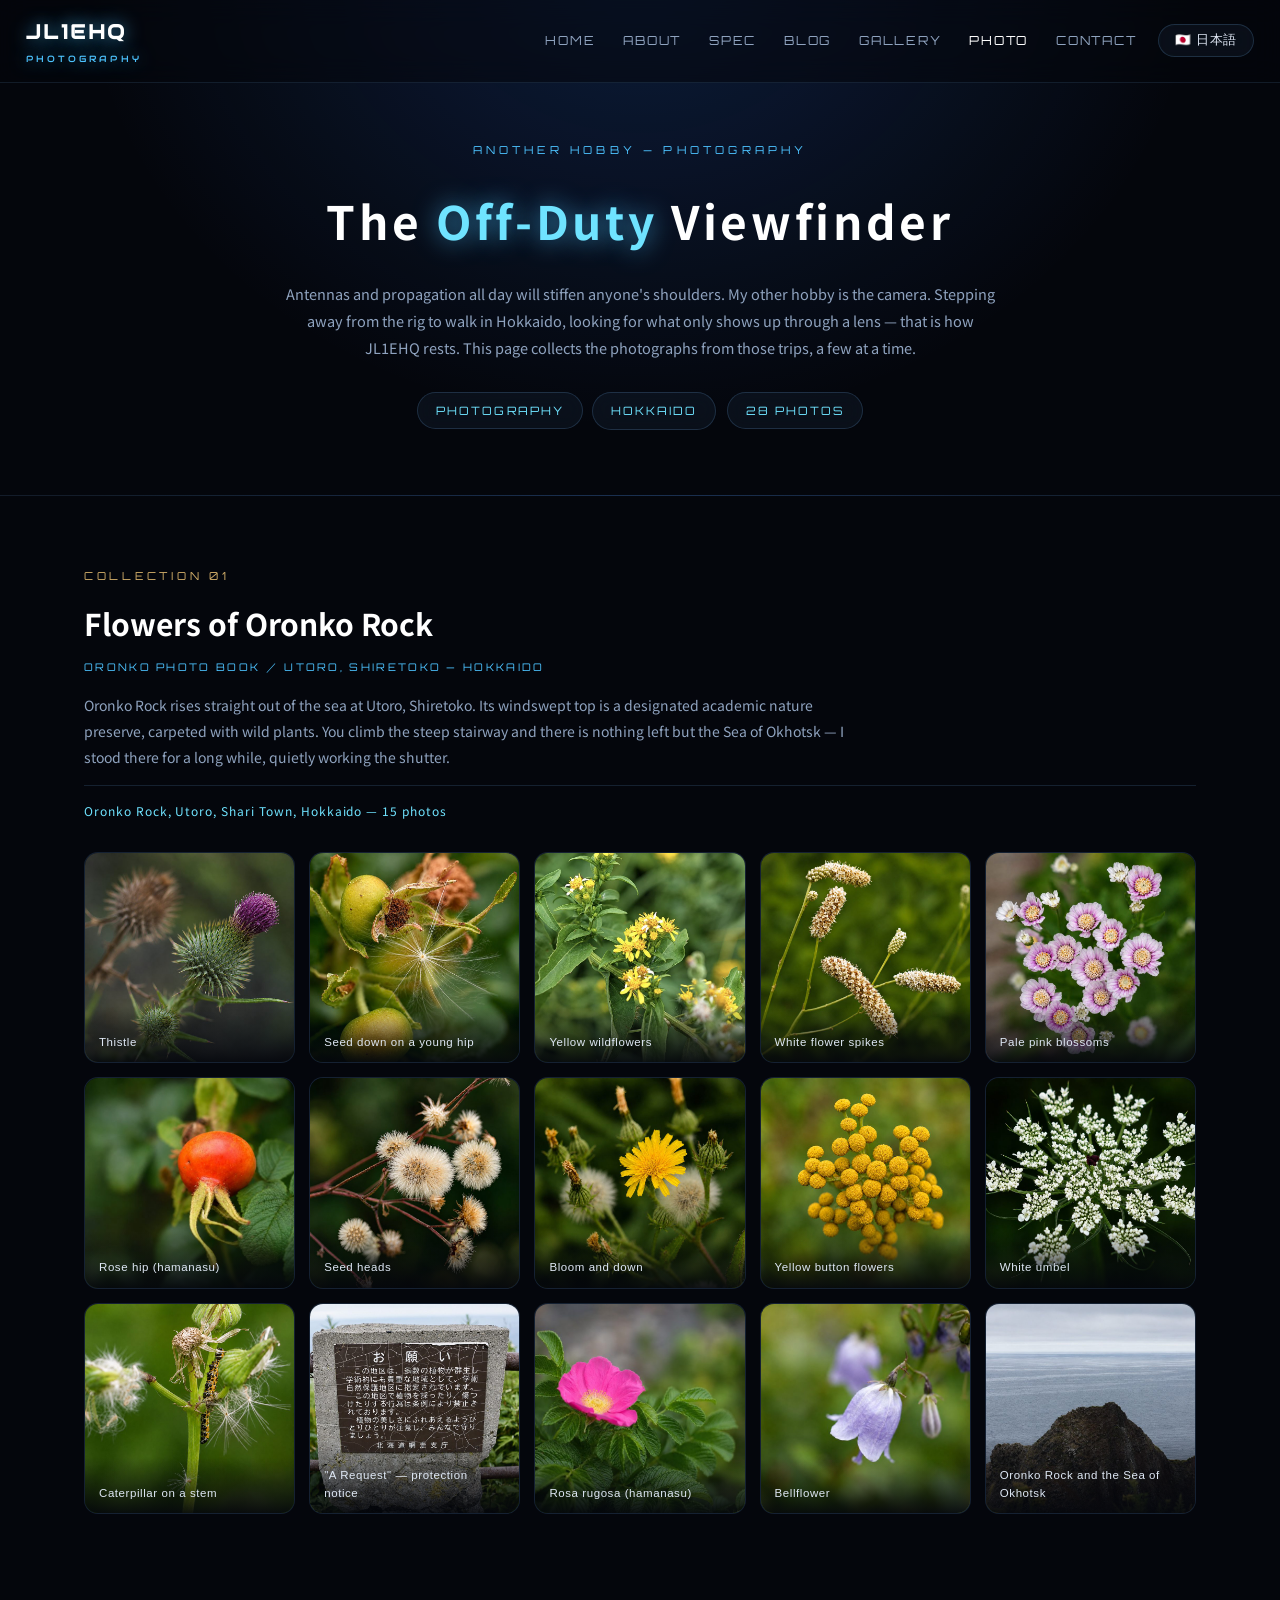
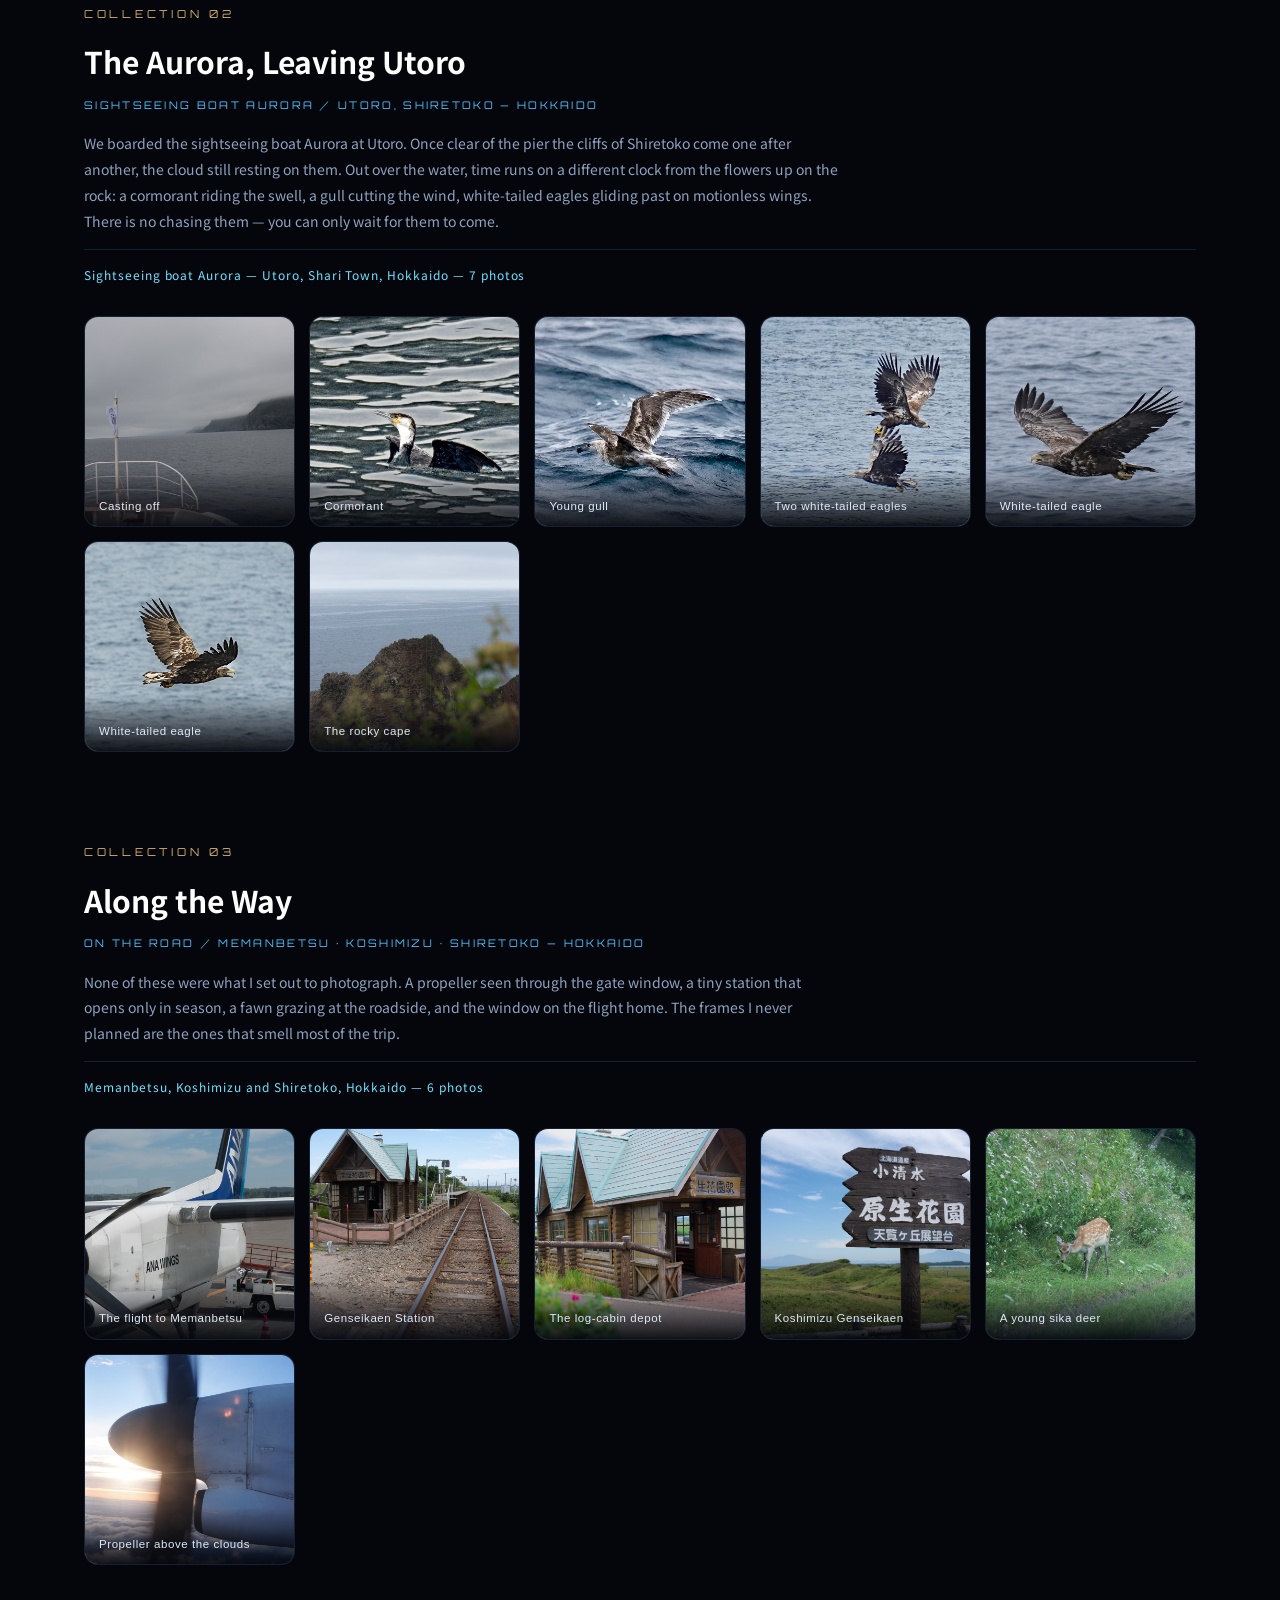
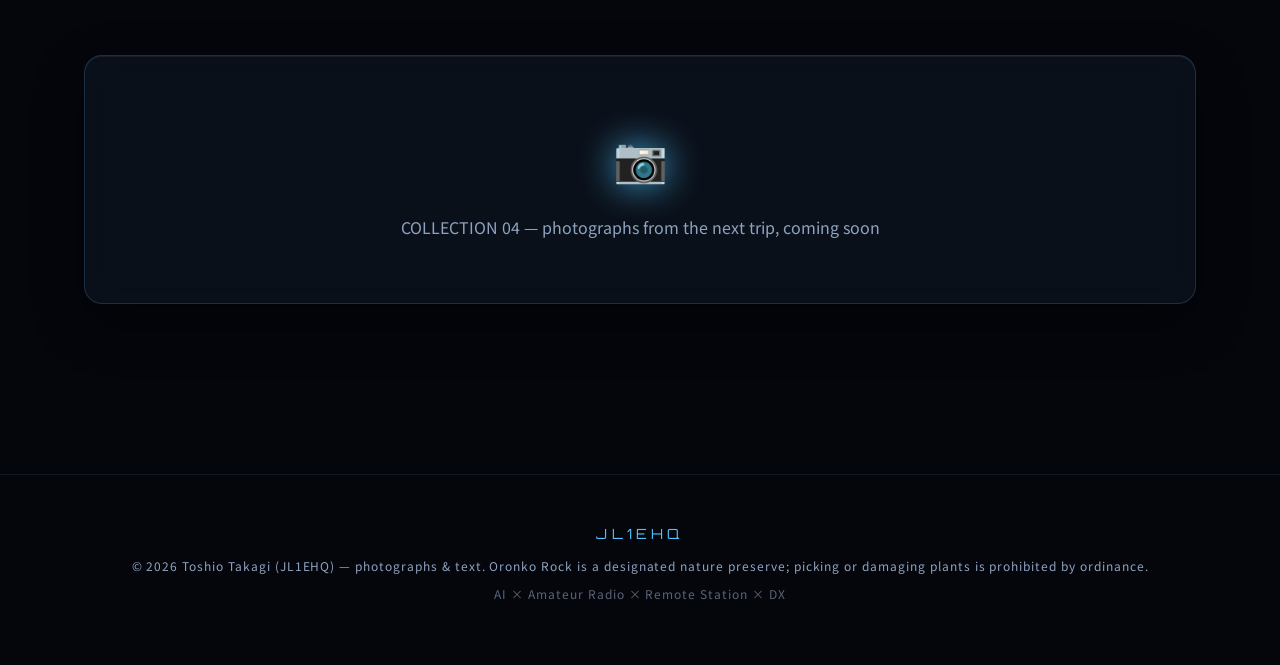
==== commit 11a1dcdd: "PHOTOページに COLLECTION 03「旅の途中」を追加（全28枚） - 女満別ゆきのプロペラ機、原生花園駅、小清水原生花園、エゾシカの子、   帰りの便の6枚を追加 - ヒーローの合計を28" ====
--- a/photo.html
+++ b/photo.html
@@ -4,8 +4,8 @@
 <meta charset="utf-8">
 <meta name="viewport" content="width=device-width, initial-scale=1">
 <title>PHOTO — 骨休めのファインダー | JL1EHQ</title>
-<meta name="description" content="JL1EHQ（髙木俊郎）のもうひとつの趣味、カメラ。無線から離れた骨休めとして北海道を歩き、撮りためた写真のページ。オロンコ岩の草花と、ウトロを出航した観光船オーロラ号から見たオホーツクの鳥たち。">
-<meta name="keywords" content="JL1EHQ, 写真, フォトブック, 北海道, 知床, ウトロ, オロンコ岩, オーロラ号, 観光船, オジロワシ, photography, Hokkaido, Shiretoko, Oronko Rock, Aurora sightseeing boat, white-tailed eagle">
+<meta name="description" content="JL1EHQ（髙木俊郎）のもうひとつの趣味、カメラ。無線から離れた骨休めとして北海道を歩き、撮りためた写真のページ。オロンコ岩の草花、ウトロを出航した観光船オーロラ号から見たオホーツクの鳥たち、そして旅の途中で撮った写真。">
+<meta name="keywords" content="JL1EHQ, 写真, フォトブック, 北海道, 知床, ウトロ, オロンコ岩, オーロラ号, 観光船, オジロワシ, 小清水原生花園, 原生花園駅, エゾシカ, photography, Hokkaido, Shiretoko, Oronko Rock, Aurora sightseeing boat, white-tailed eagle, Koshimizu Genseikaen, sika deer">
 <link rel="canonical" href="https://jl1ehq.com/photo.html">
 <!-- OGP -->
 <meta property="og:type" content="website">
@@ -56,7 +56,7 @@
   <div class="tags">
     <span>PHOTOGRAPHY</span>
     <span>HOKKAIDO</span>
-    <span>22 PHOTOS</span>
+    <span>28 PHOTOS</span>
   </div>
 </div>
 
@@ -97,11 +97,28 @@
     <div class="photo-grid" data-collection="1"></div>
   </div>
 
+  <div class="collection reveal">
+    <div class="col-head">
+      <div class="col-no">COLLECTION 03</div>
+      <h2><span class="ja">旅の途中</span><span class="en">Along the Way</span></h2>
+      <div class="en-name">ON THE ROAD ／ MEMANBETSU · KOSHIMIZU · SHIRETOKO — HOKKAIDO</div>
+      <p class="col-lead">
+        <span class="ja">撮ろうと決めて出かけたわけではない写真ばかりです。搭乗口の窓から見たプロペラ、季節のあいだだけ開く小さな駅、道ばたで草を食む子鹿、そして帰りの便の窓。予定になかったものほど、あとで見返すと旅の匂いがします。</span>
+        <span class="en">None of these were what I set out to photograph. A propeller seen through the gate window, a tiny station that opens only in season, a fawn grazing at the roadside, and the window on the flight home. The frames I never planned are the ones that smell most of the trip.</span>
+      </p>
+      <div class="col-meta">
+        <span class="ja">北海道 女満別・小清水・知床　—　6 photos</span>
+        <span class="en">Memanbetsu, Koshimizu and Shiretoko, Hokkaido — 6 photos</span>
+      </div>
+    </div>
+    <div class="photo-grid" data-collection="2"></div>
+  </div>
+
   <div class="wavelog-box glass reveal">
     <div class="icon">📷</div>
     <p style="color:var(--text-dim)">
-      <span class="ja">COLLECTION 03 — 旅の途中の写真を準備中です</span>
-      <span class="en">COLLECTION 03 — photographs from along the way, coming soon</span>
+      <span class="ja">COLLECTION 04 — 次の旅の写真を準備中です</span>
+      <span class="en">COLLECTION 04 — photographs from the next trip, coming soon</span>
     </p>
   </div>
 
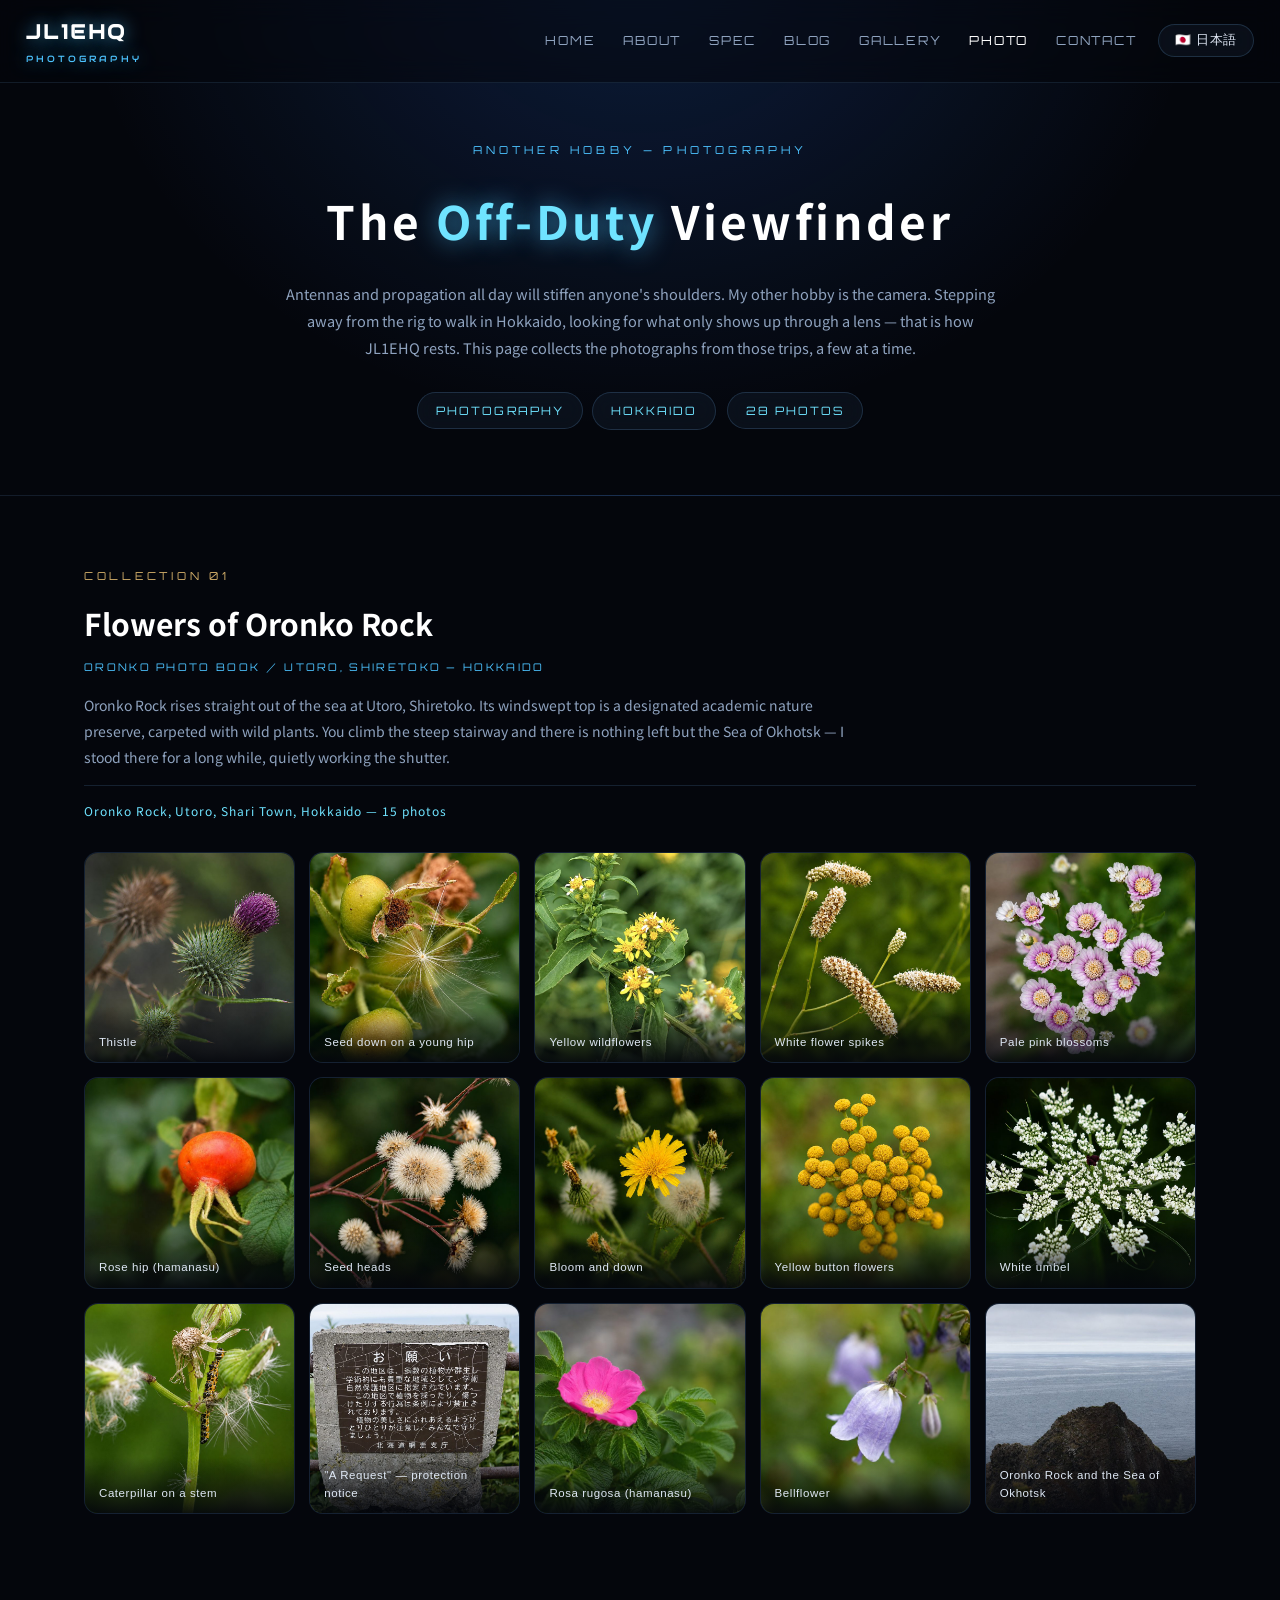
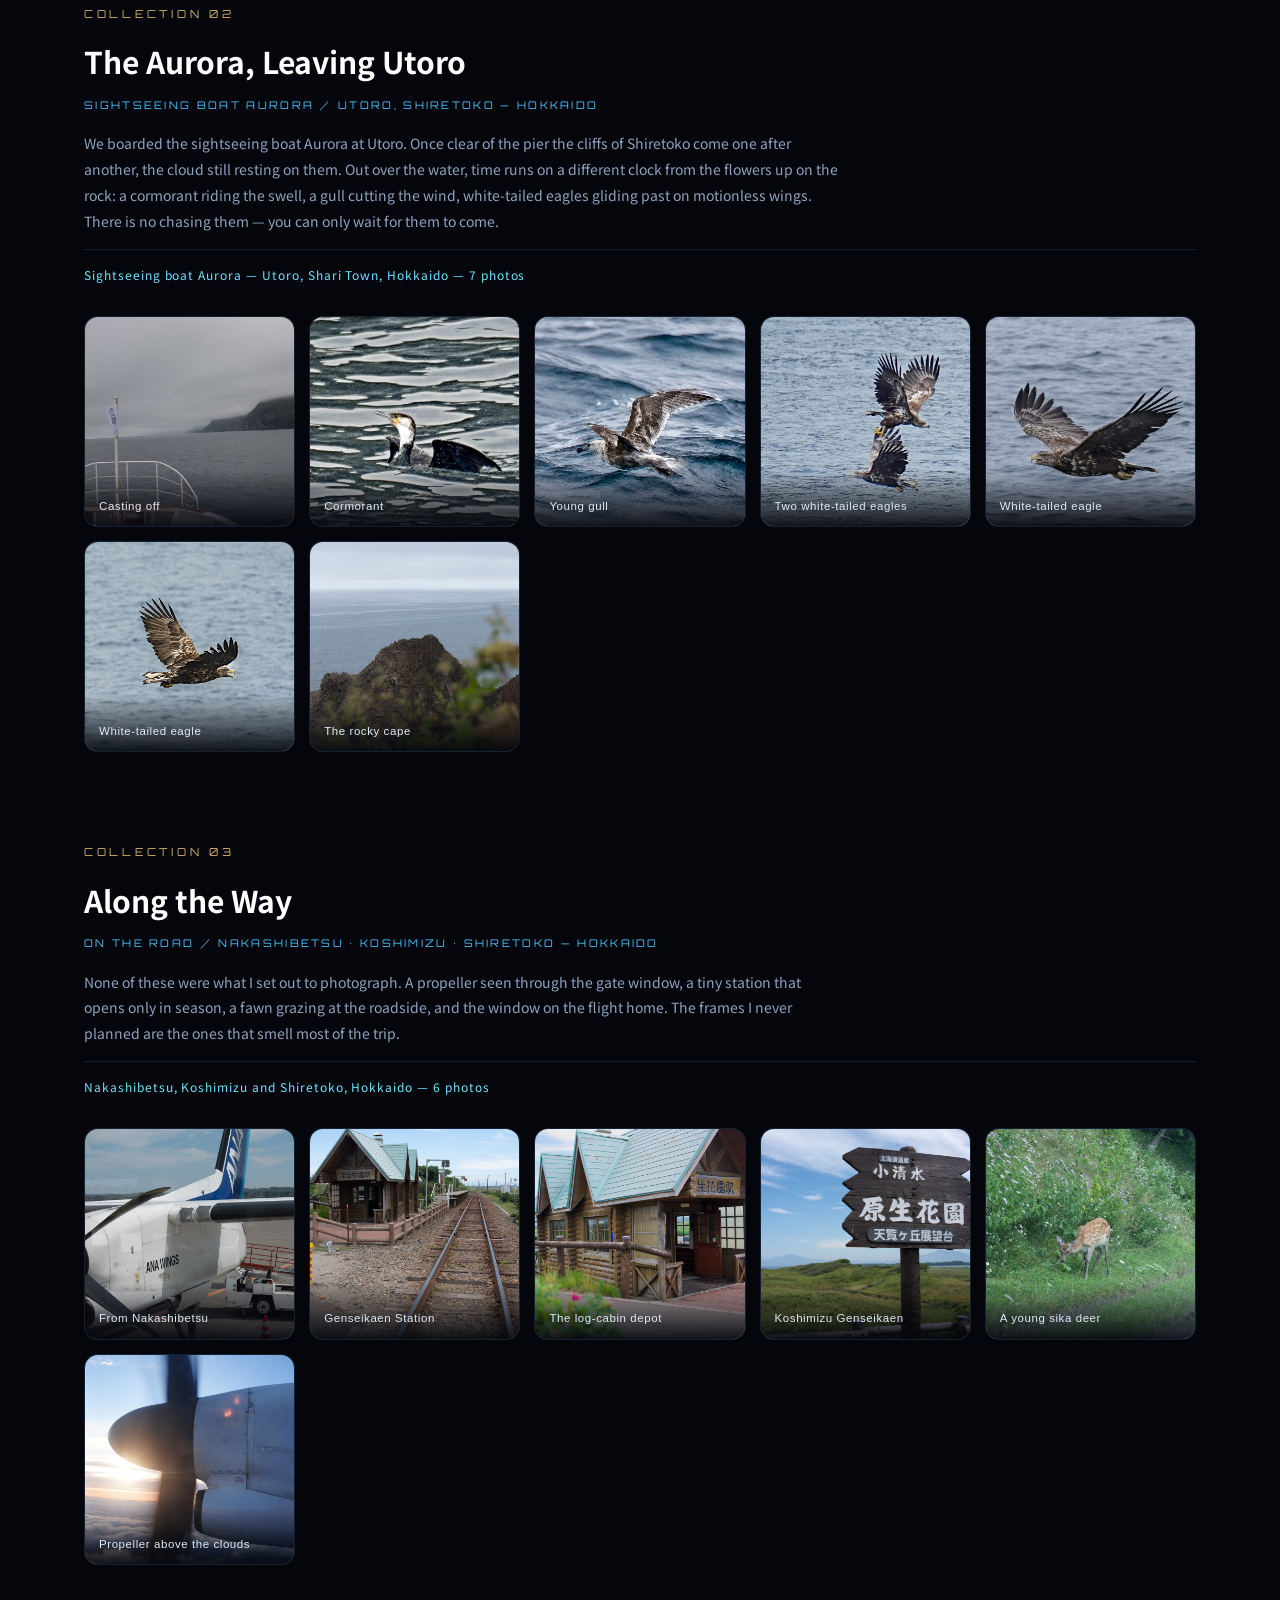
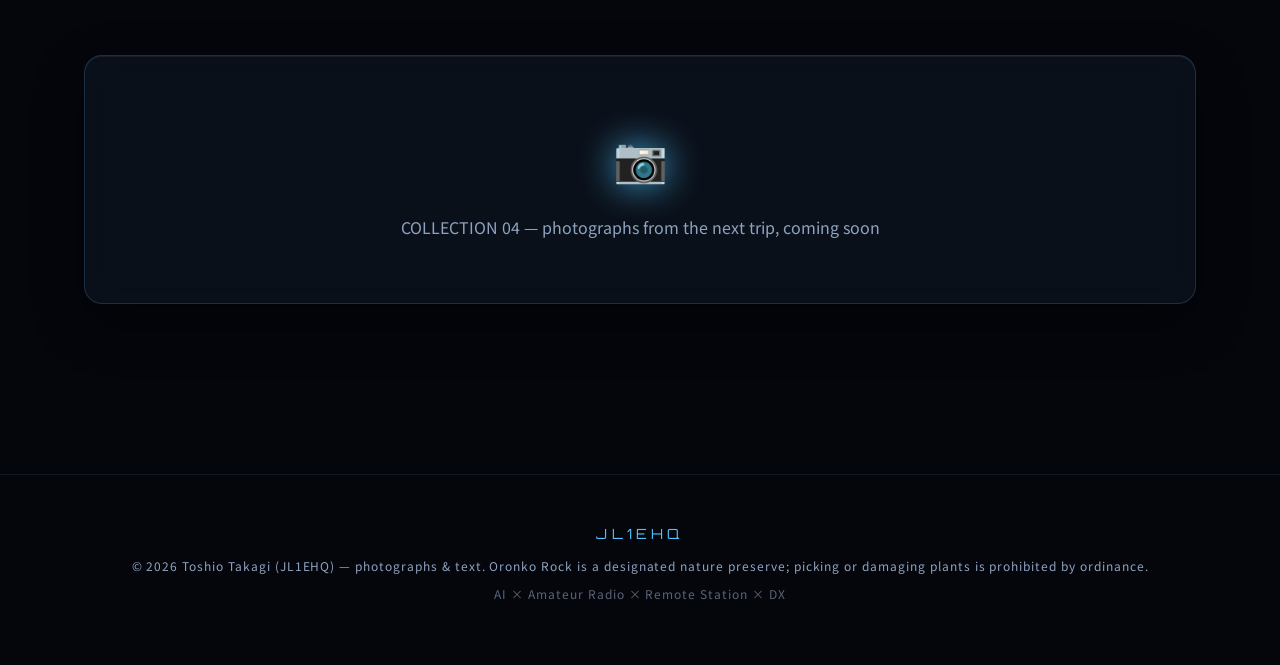
==== commit 10de6f8f: "PHOTO COLLECTION 03: tabi-01 のタイトルを「女満別ゆき」から「中標津より」に修正 地名表記をシリーズ全体（en-name・col-meta）でも中標津に統一  Co-Aut" ====
--- a/photo.html
+++ b/photo.html
@@ -101,14 +101,14 @@
     <div class="col-head">
       <div class="col-no">COLLECTION 03</div>
       <h2><span class="ja">旅の途中</span><span class="en">Along the Way</span></h2>
-      <div class="en-name">ON THE ROAD ／ MEMANBETSU · KOSHIMIZU · SHIRETOKO — HOKKAIDO</div>
+      <div class="en-name">ON THE ROAD ／ NAKASHIBETSU · KOSHIMIZU · SHIRETOKO — HOKKAIDO</div>
       <p class="col-lead">
         <span class="ja">撮ろうと決めて出かけたわけではない写真ばかりです。搭乗口の窓から見たプロペラ、季節のあいだだけ開く小さな駅、道ばたで草を食む子鹿、そして帰りの便の窓。予定になかったものほど、あとで見返すと旅の匂いがします。</span>
         <span class="en">None of these were what I set out to photograph. A propeller seen through the gate window, a tiny station that opens only in season, a fawn grazing at the roadside, and the window on the flight home. The frames I never planned are the ones that smell most of the trip.</span>
       </p>
       <div class="col-meta">
-        <span class="ja">北海道 女満別・小清水・知床　—　6 photos</span>
-        <span class="en">Memanbetsu, Koshimizu and Shiretoko, Hokkaido — 6 photos</span>
+        <span class="ja">北海道 中標津・小清水・知床　—　6 photos</span>
+        <span class="en">Nakashibetsu, Koshimizu and Shiretoko, Hokkaido — 6 photos</span>
       </div>
     </div>
     <div class="photo-grid" data-collection="2"></div>
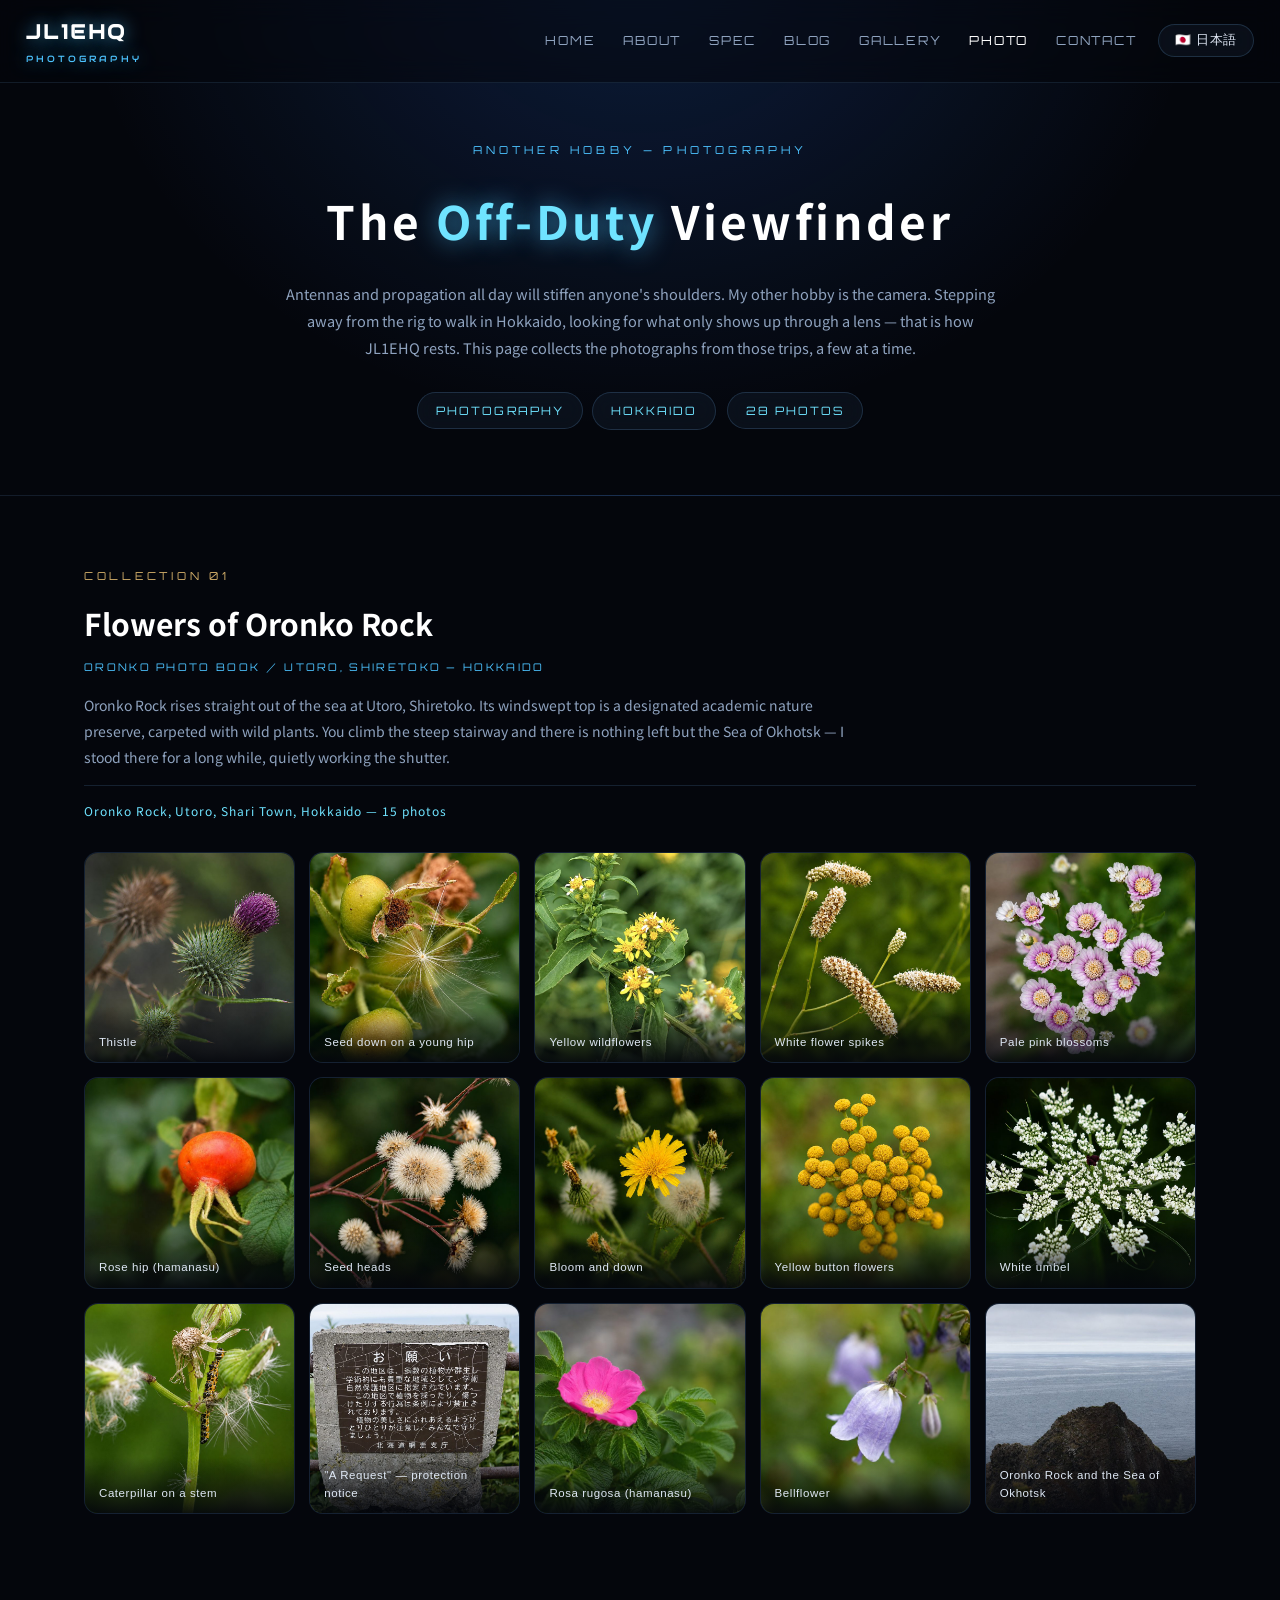
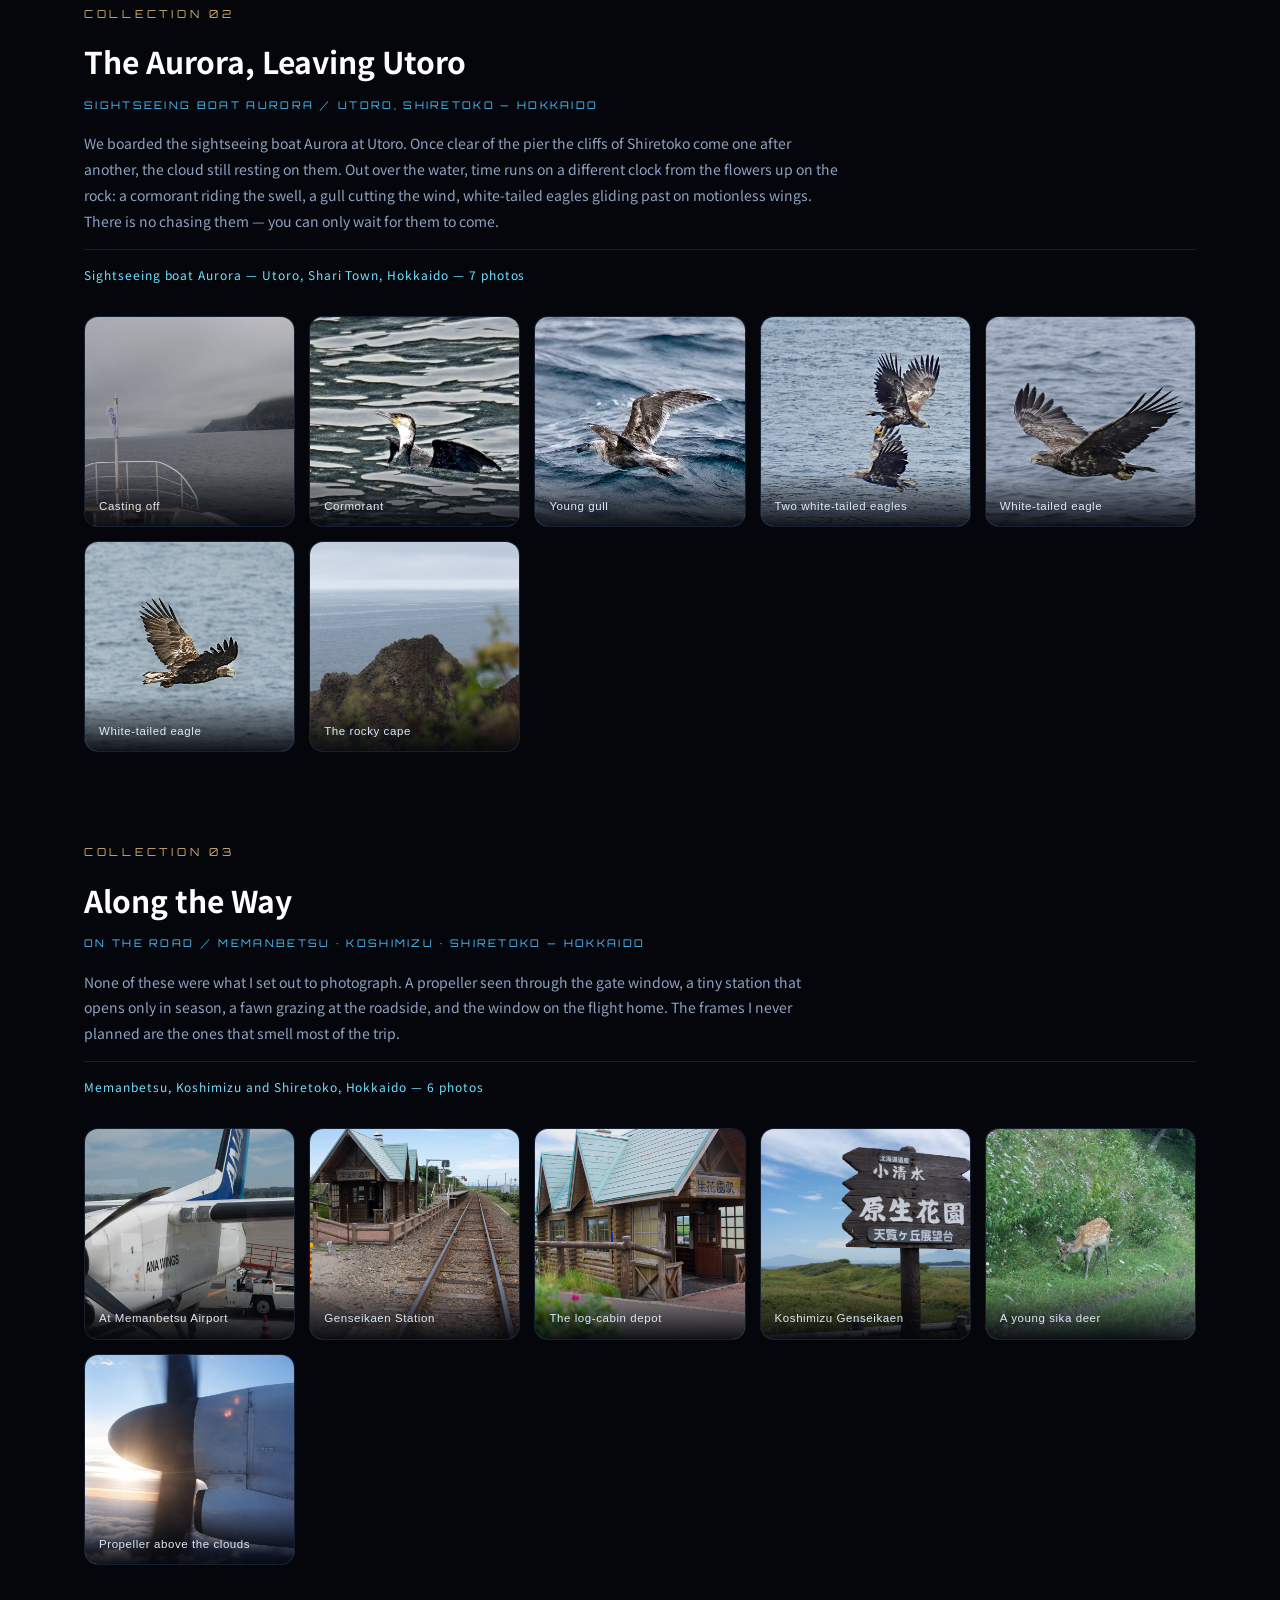
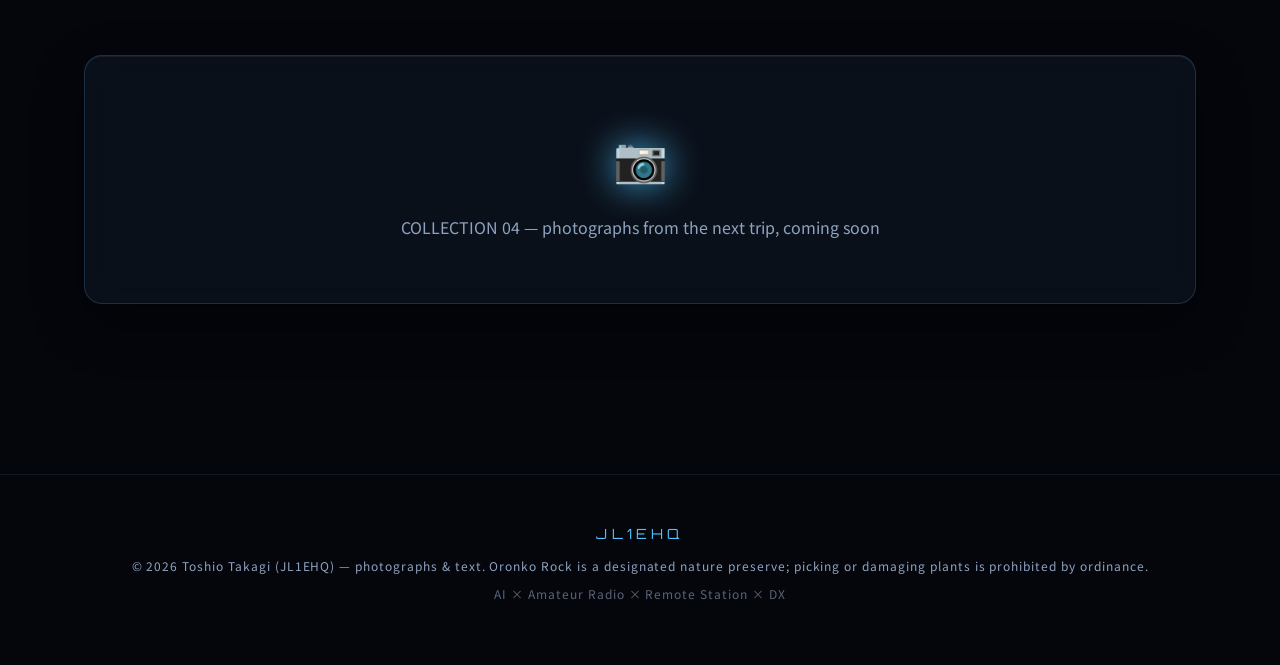
==== commit 1d859492: "PHOTO COLLECTION 03: tabi-01 のタイトルを「女満別空港にて」に変更 地名表記もシリーズ全体（en-name・col-meta）で女満別に戻した  Co-Authored-B" ====
--- a/photo.html
+++ b/photo.html
@@ -101,14 +101,14 @@
     <div class="col-head">
       <div class="col-no">COLLECTION 03</div>
       <h2><span class="ja">旅の途中</span><span class="en">Along the Way</span></h2>
-      <div class="en-name">ON THE ROAD ／ NAKASHIBETSU · KOSHIMIZU · SHIRETOKO — HOKKAIDO</div>
+      <div class="en-name">ON THE ROAD ／ MEMANBETSU · KOSHIMIZU · SHIRETOKO — HOKKAIDO</div>
       <p class="col-lead">
         <span class="ja">撮ろうと決めて出かけたわけではない写真ばかりです。搭乗口の窓から見たプロペラ、季節のあいだだけ開く小さな駅、道ばたで草を食む子鹿、そして帰りの便の窓。予定になかったものほど、あとで見返すと旅の匂いがします。</span>
         <span class="en">None of these were what I set out to photograph. A propeller seen through the gate window, a tiny station that opens only in season, a fawn grazing at the roadside, and the window on the flight home. The frames I never planned are the ones that smell most of the trip.</span>
       </p>
       <div class="col-meta">
-        <span class="ja">北海道 中標津・小清水・知床　—　6 photos</span>
-        <span class="en">Nakashibetsu, Koshimizu and Shiretoko, Hokkaido — 6 photos</span>
+        <span class="ja">北海道 女満別・小清水・知床　—　6 photos</span>
+        <span class="en">Memanbetsu, Koshimizu and Shiretoko, Hokkaido — 6 photos</span>
       </div>
     </div>
     <div class="photo-grid" data-collection="2"></div>
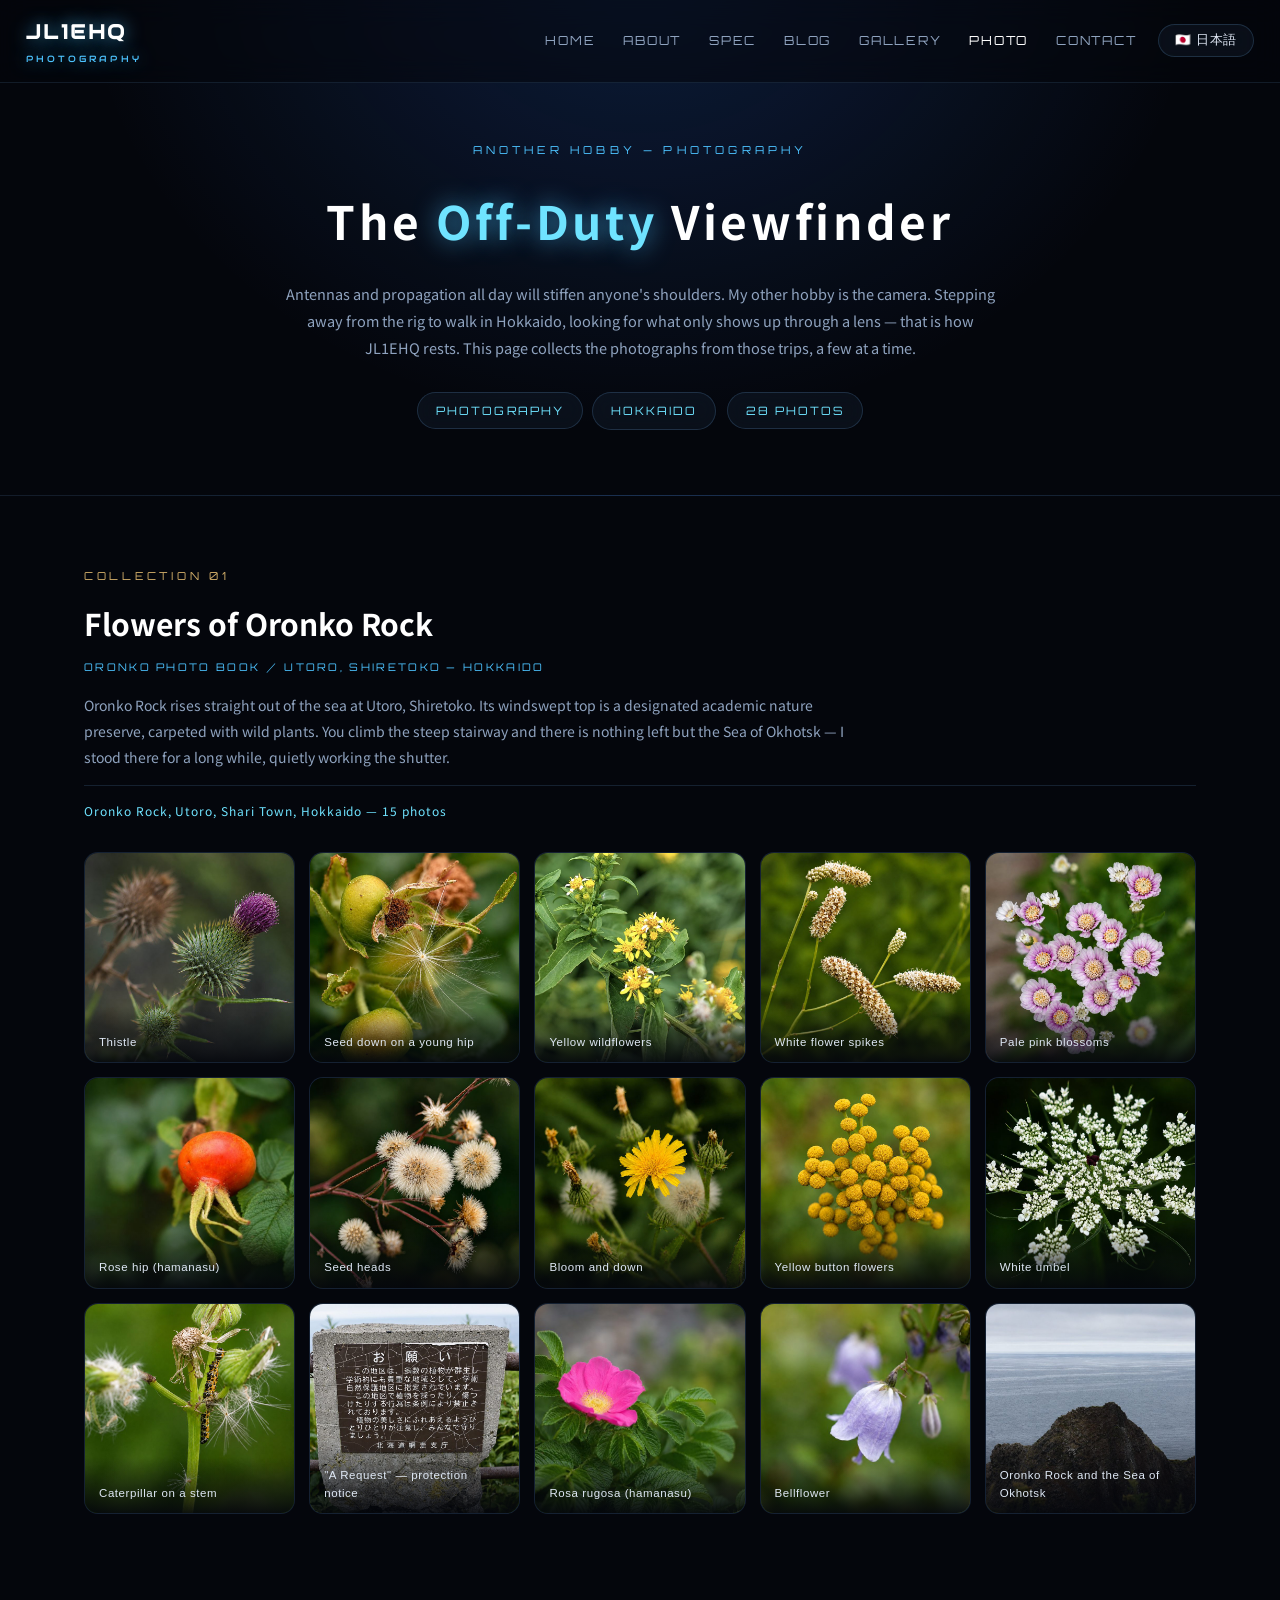
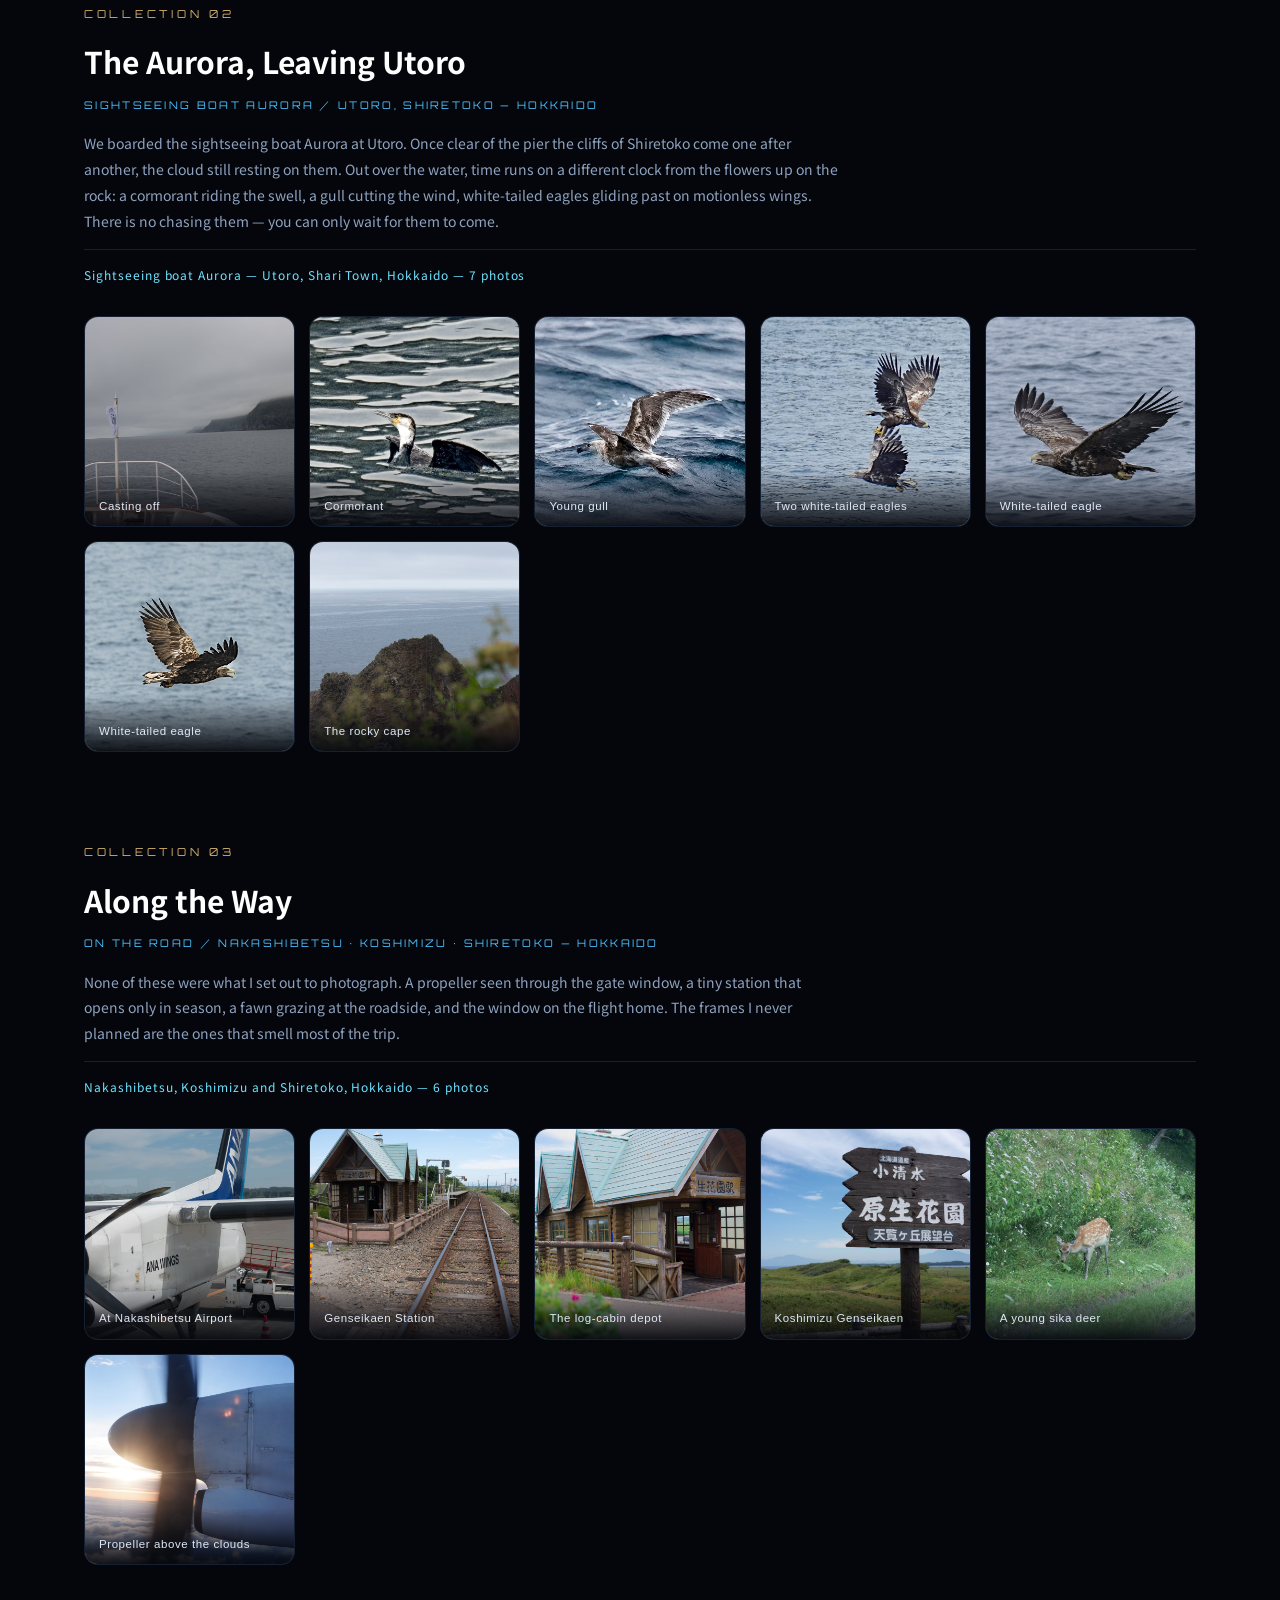
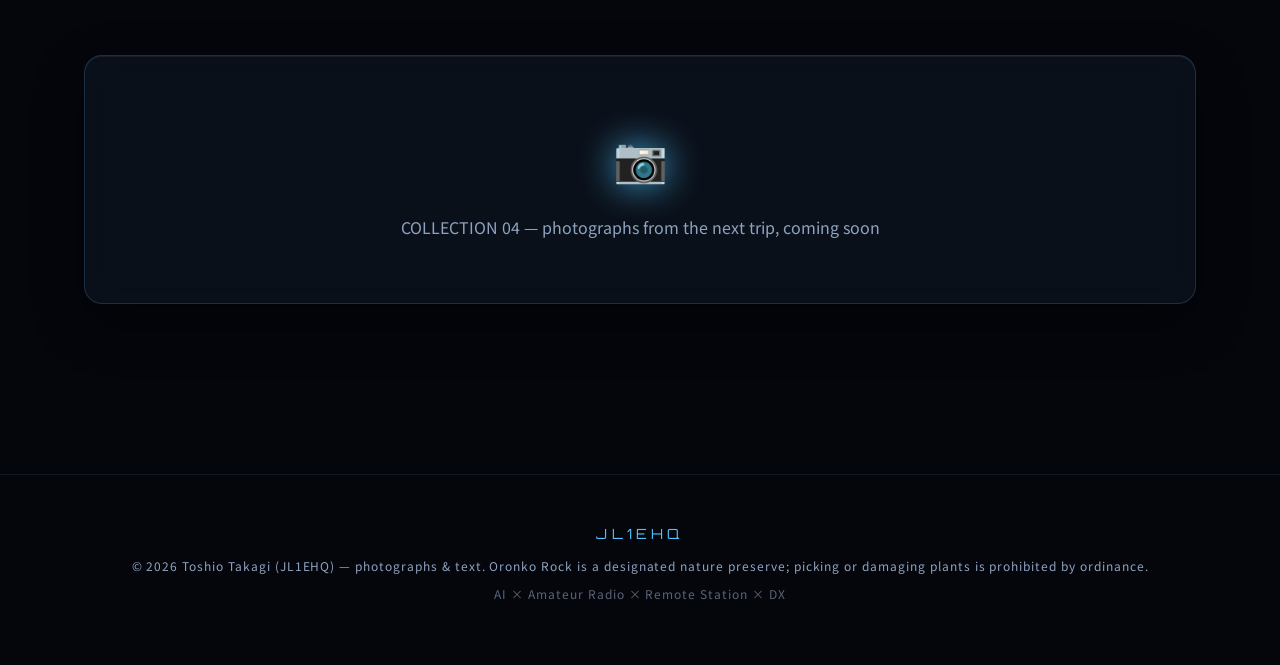
==== commit 20034b3b: "PHOTO COLLECTION 03: tabi-01 のタイトルを「中標津空港にて」に修正 女満別は誤りのため、シリーズの地名表記（en-name・col-meta）も中標津に統一  Co-Aut" ====
--- a/photo.html
+++ b/photo.html
@@ -101,14 +101,14 @@
     <div class="col-head">
       <div class="col-no">COLLECTION 03</div>
       <h2><span class="ja">旅の途中</span><span class="en">Along the Way</span></h2>
-      <div class="en-name">ON THE ROAD ／ MEMANBETSU · KOSHIMIZU · SHIRETOKO — HOKKAIDO</div>
+      <div class="en-name">ON THE ROAD ／ NAKASHIBETSU · KOSHIMIZU · SHIRETOKO — HOKKAIDO</div>
       <p class="col-lead">
         <span class="ja">撮ろうと決めて出かけたわけではない写真ばかりです。搭乗口の窓から見たプロペラ、季節のあいだだけ開く小さな駅、道ばたで草を食む子鹿、そして帰りの便の窓。予定になかったものほど、あとで見返すと旅の匂いがします。</span>
         <span class="en">None of these were what I set out to photograph. A propeller seen through the gate window, a tiny station that opens only in season, a fawn grazing at the roadside, and the window on the flight home. The frames I never planned are the ones that smell most of the trip.</span>
       </p>
       <div class="col-meta">
-        <span class="ja">北海道 女満別・小清水・知床　—　6 photos</span>
-        <span class="en">Memanbetsu, Koshimizu and Shiretoko, Hokkaido — 6 photos</span>
+        <span class="ja">北海道 中標津・小清水・知床　—　6 photos</span>
+        <span class="en">Nakashibetsu, Koshimizu and Shiretoko, Hokkaido — 6 photos</span>
       </div>
     </div>
     <div class="photo-grid" data-collection="2"></div>
